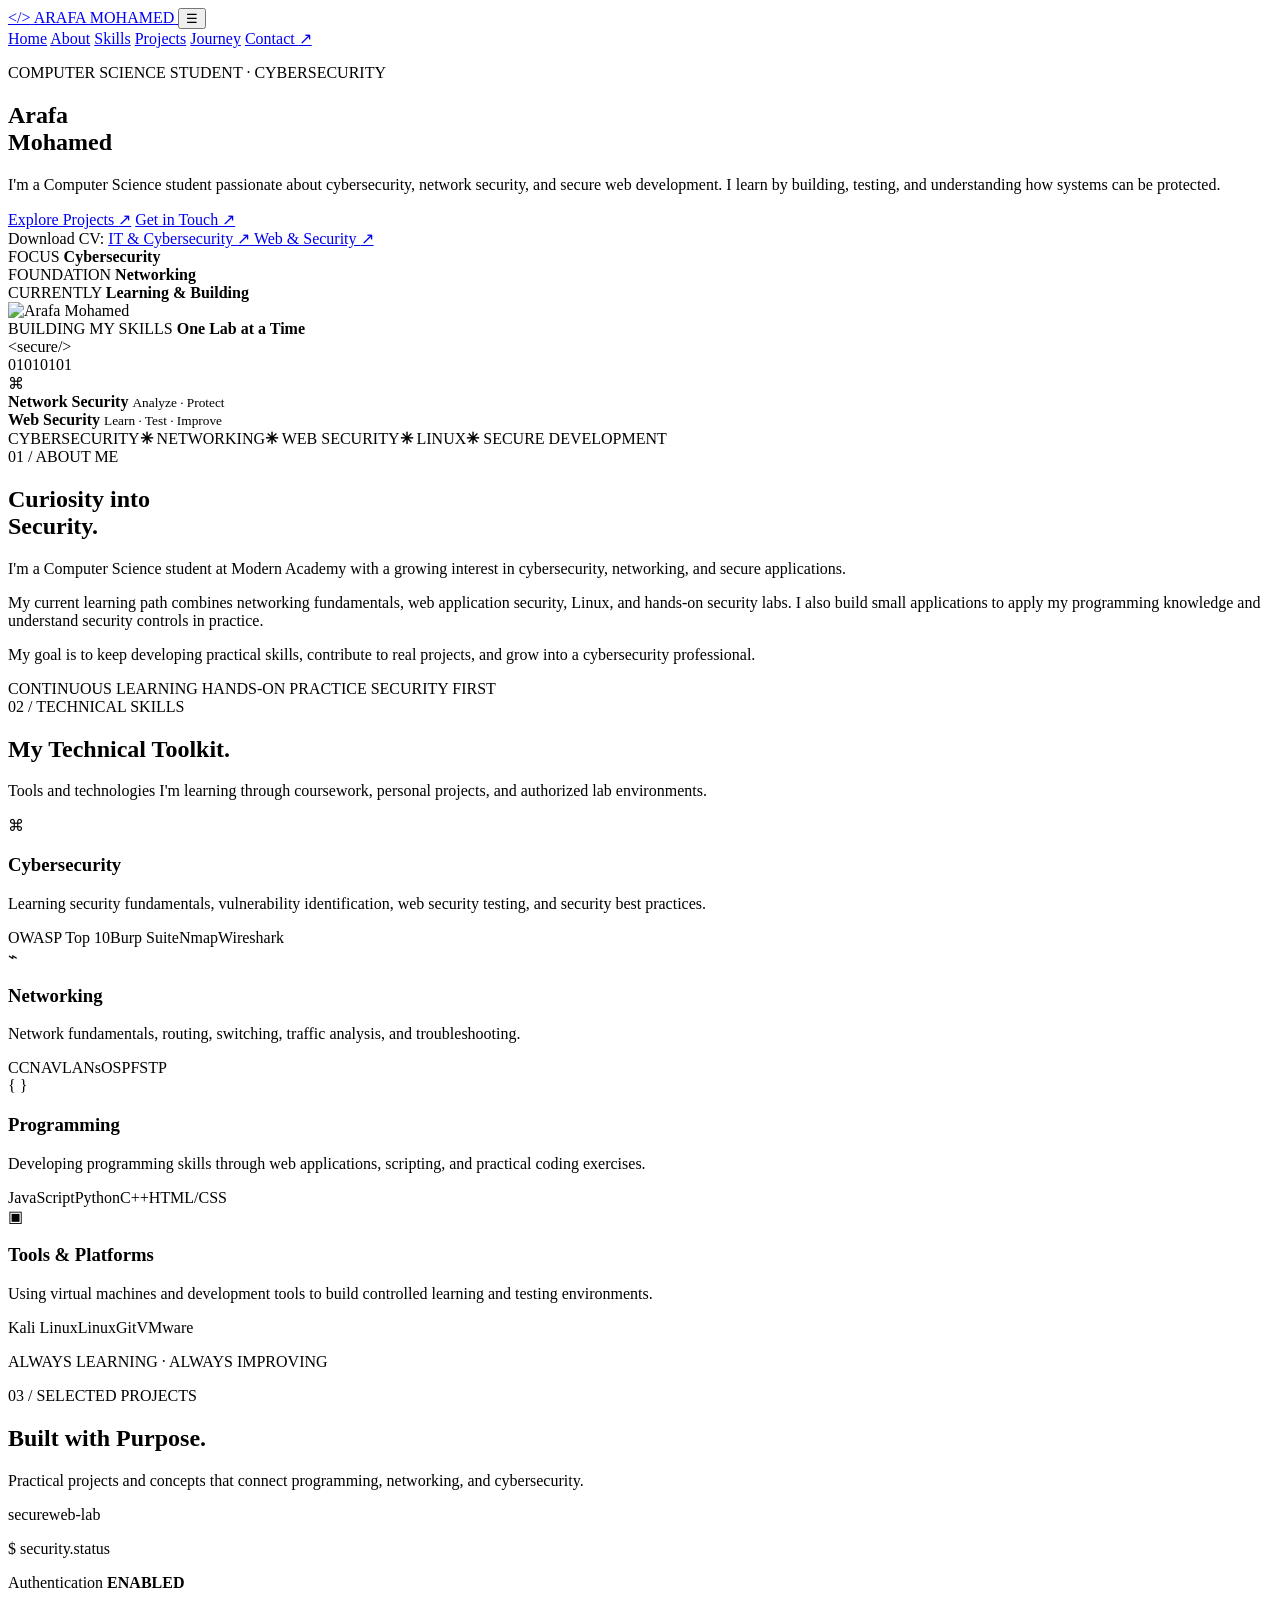
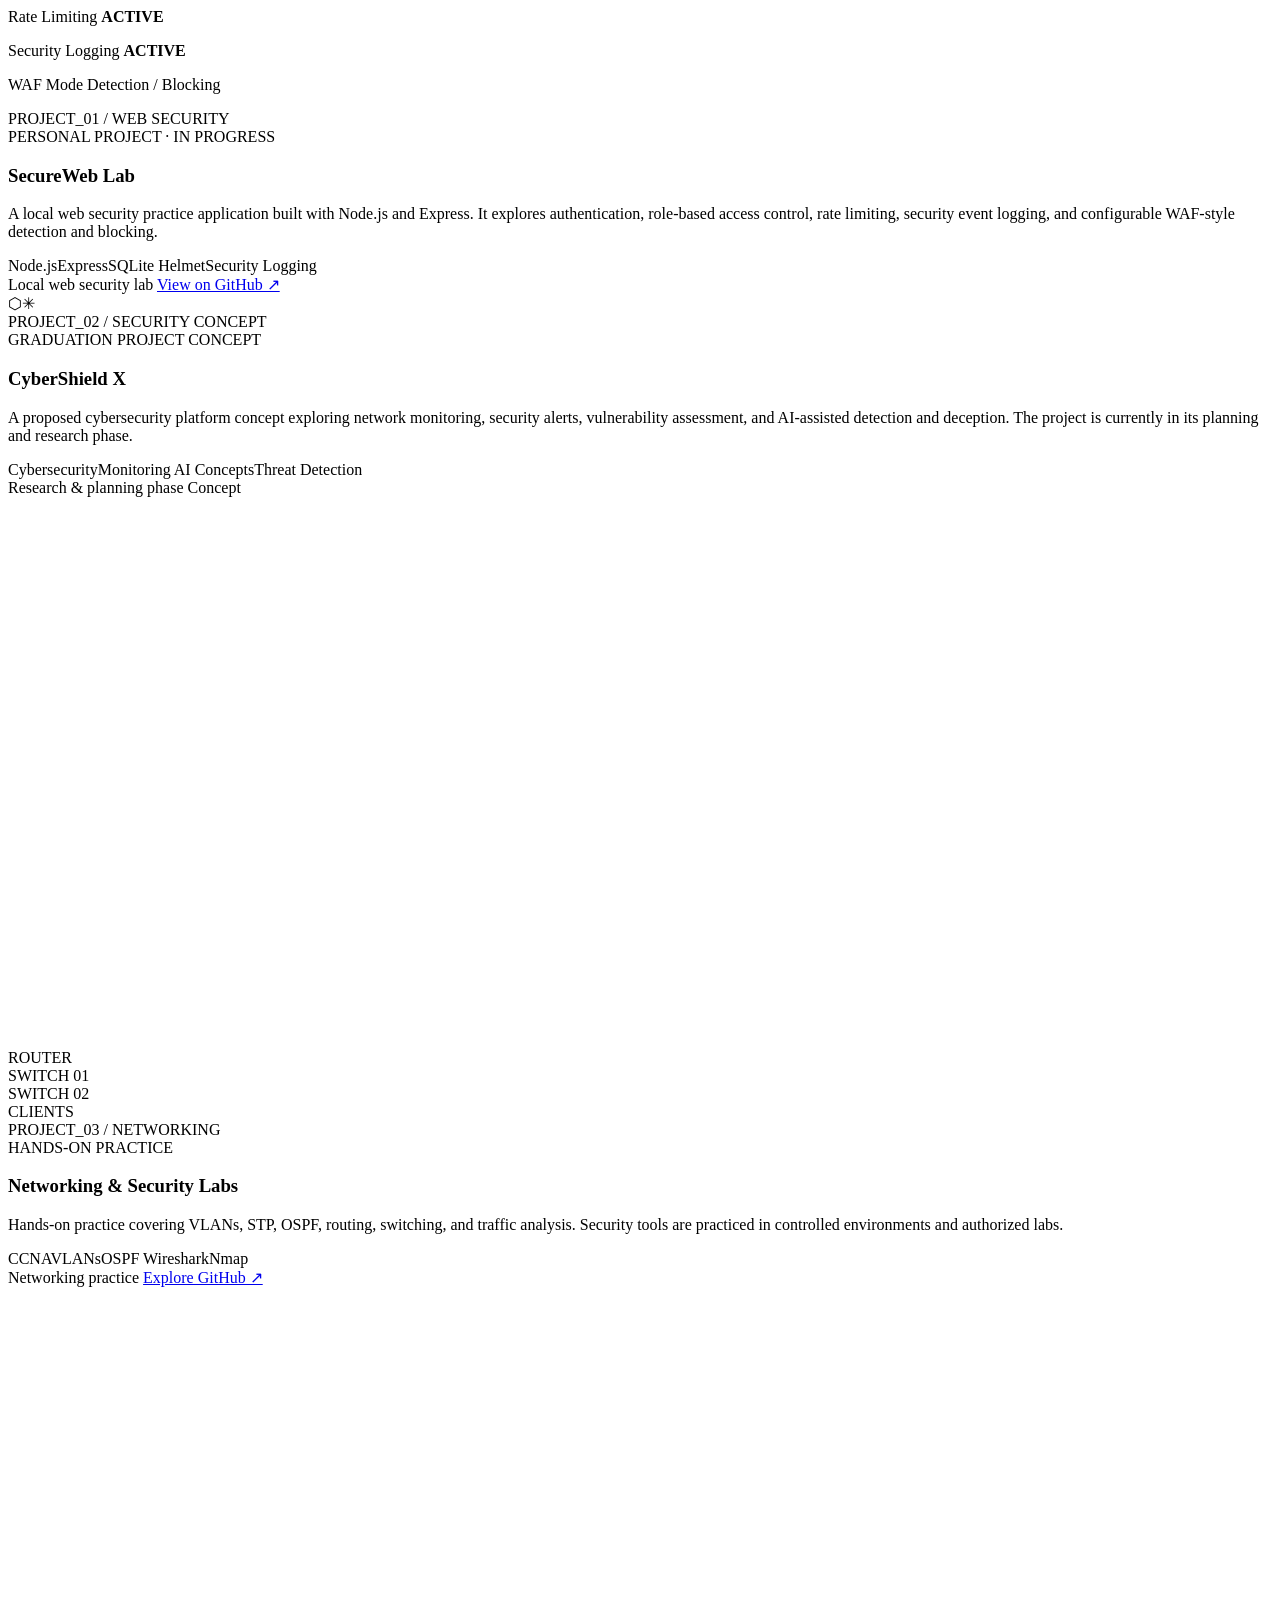
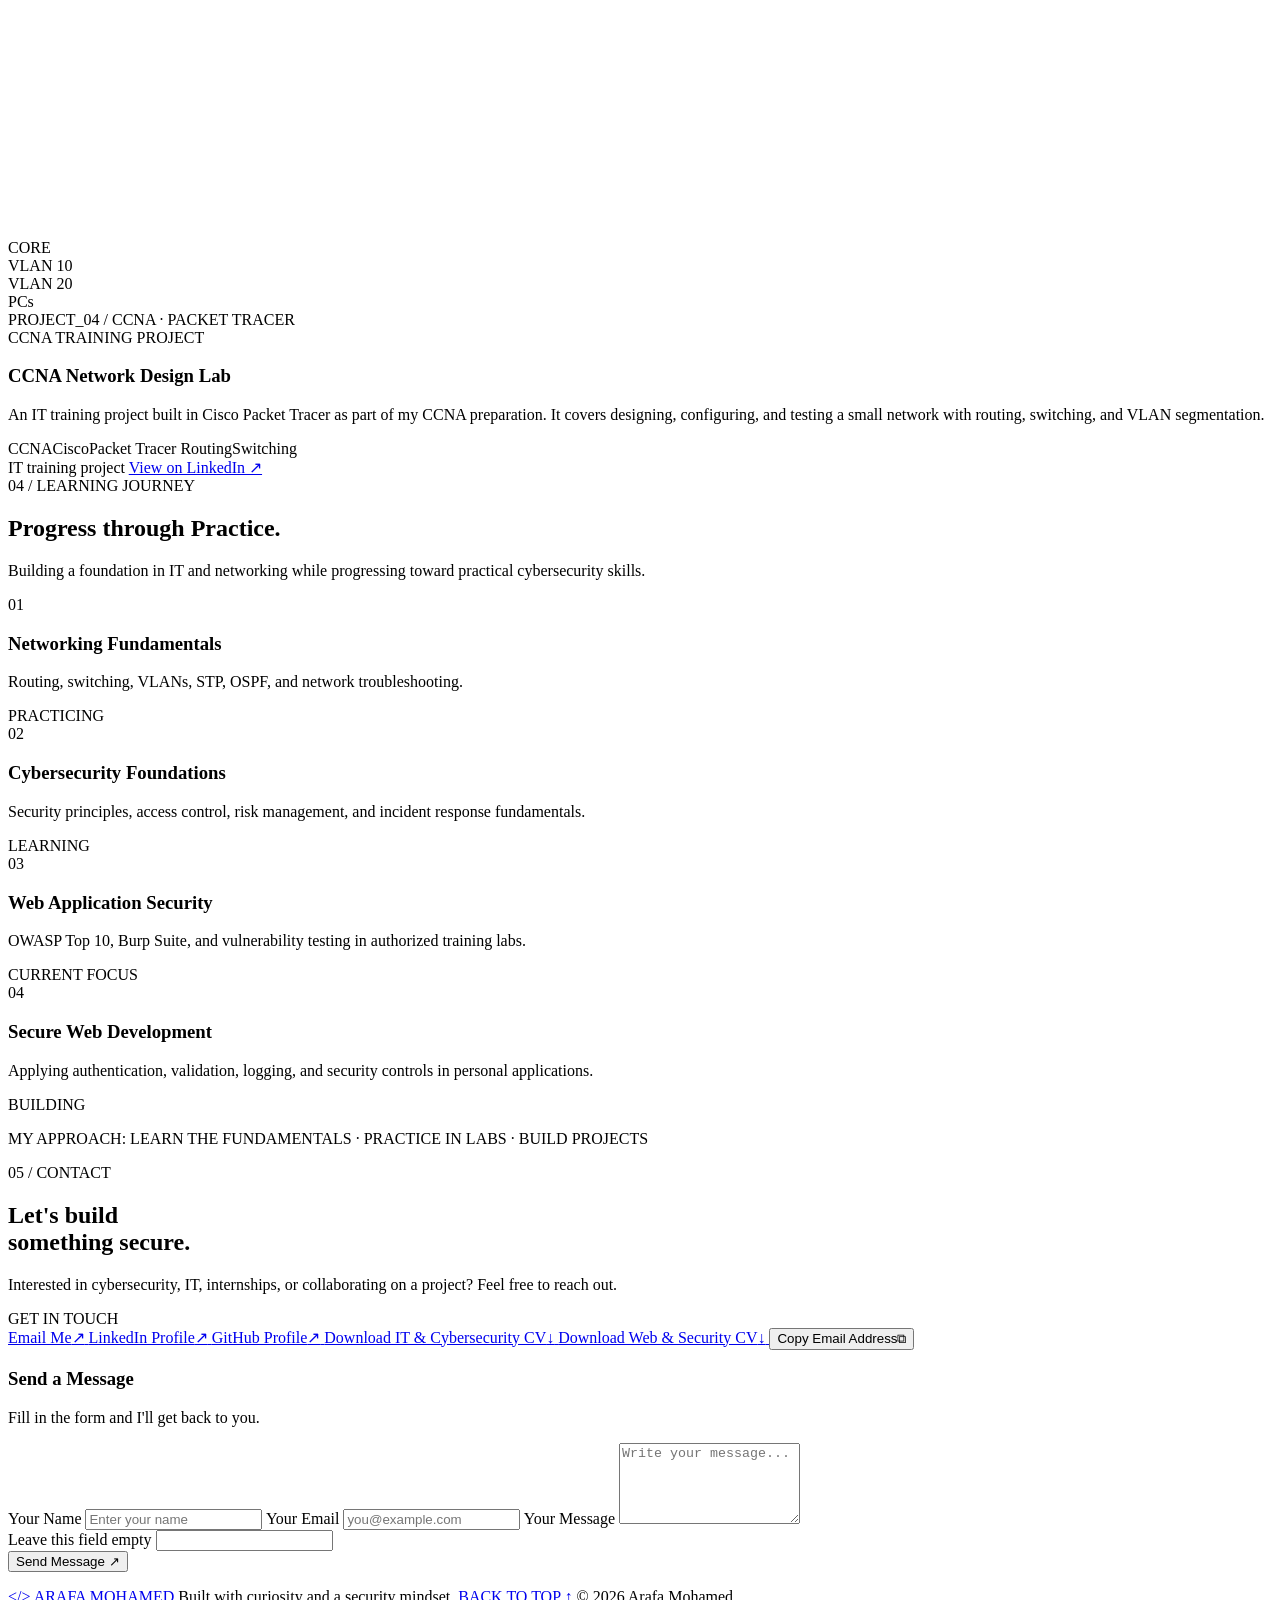
==== index.html @ 401d2725 "Fix portfolio CV links" ====
<!DOCTYPE html>
<html lang="en">
<head>
  <meta charset="UTF-8">
  <meta name="viewport" content="width=device-width, initial-scale=1.0">

  <title>Arafa Mohamed | Cybersecurity Engineer</title>
  <meta name="description" content="Arafa Mohamed — Computer Science student focused on cybersecurity, networking, and secure web development.">
  <meta name="theme-color" content="#070b14">

  <link rel="icon" type="image/png" sizes="32x32" href="./assets/arafa-profile.png">
  <link rel="apple-touch-icon" href="./favicon.png">

  <link rel="preconnect" href="https://fonts.googleapis.com">
  <link rel="preconnect" href="https://fonts.gstatic.com" crossorigin>
  <link href="https://fonts.googleapis.com/css2?family=DM+Mono:wght@400;500&family=Manrope:wght@400;500;600;700;800&display=swap" rel="stylesheet">

  <link rel="stylesheet" href="./style.css">
</head>

<body>
  <div class="grid-bg" aria-hidden="true"></div>

  <header class="site-header">
    <a href="#home" class="brand">
      <span class="brand-mark">&lt;<span>/&gt;</span></span>
      <span>ARAFA <span class="brand-muted">MOHAMED</span></span>
    </a>

    <button class="menu-toggle" type="button" aria-label="Toggle navigation" aria-expanded="false">
      ☰
    </button>

    <nav class="nav" aria-label="Main navigation">
      <a href="#home">Home</a>
      <a href="#about">About</a>
      <a href="#skills">Skills</a>
      <a href="#projects">Projects</a>
      <a href="#journey">Journey</a>
      <a href="#contact" class="nav-cta">Contact <span>↗</span></a>
    </nav>
  </header>

  <main>
    <!-- Hero -->
    <section class="section hero" id="home">
      <div class="hero-content">
        <p class="eyebrow">
          <span class="status-dot"></span>
          COMPUTER SCIENCE STUDENT · CYBERSECURITY
        </p>

        <h1>Arafa<br><span class="accent">Mohamed</span></h1>

        <p class="hero-lede">
          I'm a Computer Science student passionate about cybersecurity,
          network security, and secure web development. I learn by building,
          testing, and understanding how systems can be protected.
        </p>

        <div class="hero-actions">
          <a href="#projects" class="button button-primary">Explore Projects <span>↗</span></a>
          <a href="#contact" class="button button-ghost">Get in Touch <span>↗</span></a>
        </div>

        <div class="cv-row">
          <span>Download CV:</span>

          <a href="./assets/Arafa_Mohamed_CV_IT_Cybersecurity.pdf"
             target="_blank" rel="noopener noreferrer">
            IT &amp; Cybersecurity <span>↗</span>
          </a>

          <a href="./assets/Arafa_Mohamed_CV_Web_Development_Security.pdf"
             target="_blank" rel="noopener noreferrer">
            Web &amp; Security <span>↗</span>
          </a>
        </div>

        <div class="hero-meta">
          <div>
            <span class="meta-label">FOCUS</span>
            <strong>Cybersecurity</strong>
          </div>
          <div>
            <span class="meta-label">FOUNDATION</span>
            <strong>Networking</strong>
          </div>
          <div>
            <span class="meta-label">CURRENTLY</span>
            <strong>Learning &amp; Building</strong>
          </div>
        </div>
      </div>

      <div class="hero-visual">
        <div class="orbit orbit-a"></div>
        <div class="orbit orbit-b"></div>

        <div class="photo-frame">
          <img src="./assets/arafa-profile.png" alt="Arafa Mohamed">
          <div class="photo-bottom">
            <div>
              <span>BUILDING MY SKILLS</span>
              <strong>One Lab at a Time</strong>
            </div>
            <div class="corner-code">&lt;secure/&gt;<br>01010101</div>
          </div>
        </div>

        <div class="float-card float-card-one">
          <span class="float-icon">⌘</span>
          <div>
            <b>Network Security</b>
            <small>Analyze · Protect</small>
          </div>
        </div>

        <div class="float-card float-card-two">
          <span class="pulse-ring"></span>
          <div>
            <b>Web Security</b>
            <small>Learn · Test · Improve</small>
          </div>
        </div>
      </div>
    </section>

    <div class="ticker">
      <div>
        <span>CYBERSECURITY</span><b>✳</b>
        <span>NETWORKING</span><b>✳</b>
        <span>WEB SECURITY</span><b>✳</b>
        <span>LINUX</span><b>✳</b>
        <span>SECURE DEVELOPMENT</span>
      </div>
    </div>

    <!-- About -->
    <section class="section" id="about">
      <div class="section-kicker">01 / ABOUT ME</div>
      <div class="about-grid">
        <div>
          <h2>Curiosity into<br><span class="accent">Security.</span></h2>
        </div>

        <div class="about-text">
          <p>
            I'm a Computer Science student at Modern Academy with a growing
            interest in cybersecurity, networking, and secure applications.
          </p>
          <p>
            My current learning path combines networking fundamentals,
            web application security, Linux, and hands-on security labs.
            I also build small applications to apply my programming knowledge
            and understand security controls in practice.
          </p>
          <p>
            My goal is to keep developing practical skills, contribute to
            real projects, and grow into a cybersecurity professional.
          </p>

          <div class="principles">
            <span>CONTINUOUS LEARNING</span>
            <span>HANDS-ON PRACTICE</span>
            <span>SECURITY FIRST</span>
          </div>
        </div>
      </div>
    </section>

    <!-- Skills -->
    <section class="section" id="skills">
      <div class="section-kicker">02 / TECHNICAL SKILLS</div>
      <div class="section-heading">
        <h2>My Technical <span class="accent">Toolkit.</span></h2>
        <p>Tools and technologies I'm learning through coursework, personal projects, and authorized lab environments.</p>
      </div>

      <div class="skills-grid">
        <article class="skill-card">
          <div class="skill-icon">⌘</div>
          <h3>Cybersecurity</h3>
          <p>Learning security fundamentals, vulnerability identification, web security testing, and security best practices.</p>
          <div class="tags">
            <span>OWASP Top 10</span><span>Burp Suite</span><span>Nmap</span><span>Wireshark</span>
          </div>
        </article>

        <article class="skill-card">
          <div class="skill-icon">⌁</div>
          <h3>Networking</h3>
          <p>Network fundamentals, routing, switching, traffic analysis, and troubleshooting.</p>
          <div class="tags">
            <span>CCNA</span><span>VLANs</span><span>OSPF</span><span>STP</span>
          </div>
        </article>

        <article class="skill-card">
          <div class="skill-icon">{ }</div>
          <h3>Programming</h3>
          <p>Developing programming skills through web applications, scripting, and practical coding exercises.</p>
          <div class="tags">
            <span>JavaScript</span><span>Python</span><span>C++</span><span>HTML/CSS</span>
          </div>
        </article>

        <article class="skill-card">
          <div class="skill-icon">▣</div>
          <h3>Tools &amp; Platforms</h3>
          <p>Using virtual machines and development tools to build controlled learning and testing environments.</p>
          <div class="tags">
            <span>Kali Linux</span><span>Linux</span><span>Git</span><span>VMware</span>
          </div>
        </article>
      </div>

      <p class="small-note">ALWAYS LEARNING · ALWAYS IMPROVING</p>
    </section>

    <!-- Projects -->
    <section class="section projects-section" id="projects">
      <div class="section-kicker">03 / SELECTED PROJECTS</div>
      <div class="section-heading">
        <h2>Built with <span class="accent">Purpose.</span></h2>
        <p>Practical projects and concepts that connect programming, networking, and cybersecurity.</p>
      </div>

      <div class="projects-grid">
        <article class="project-card project-featured">
          <div class="project-art">
            <div class="terminal-window">
              <div class="terminal-bar">
                <i></i><i></i><i></i><span>secureweb-lab</span>
              </div>
              <div class="terminal-body">
                <p><span class="term-green">$</span> security.status</p>
                <p>Authentication <b>ENABLED</b></p>
                <p>Rate Limiting <b>ACTIVE</b></p>
                <p>Security Logging <b>ACTIVE</b></p>
                <p>WAF Mode <span class="term-blue">Detection / Blocking</span></p>
                <div class="terminal-bars">
                  <i></i><i></i><i></i><i></i><i></i>
                  <i></i><i></i><i></i><i></i><i></i>
                </div>
              </div>
            </div>
            <span class="art-index">PROJECT_01 / WEB SECURITY</span>
          </div>

          <div class="project-content">
            <div class="project-label">PERSONAL PROJECT · IN PROGRESS</div>
            <h3>SecureWeb Lab</h3>
            <p>
              A local web security practice application built with Node.js
              and Express. It explores authentication, role-based access
              control, rate limiting, security event logging, and configurable
              WAF-style detection and blocking.
            </p>
            <div class="tags">
              <span>Node.js</span><span>Express</span><span>SQLite</span>
              <span>Helmet</span><span>Security Logging</span>
            </div>
            <div class="project-links">
              <span>Local web security lab</span>
              <a href="https://github.com/Arafa403/SecureWeb-Lab" target="_blank" rel="noopener noreferrer">View on GitHub ↗</a>
            </div>
          </div>
        </article>

        <article class="project-card">
          <div class="project-art art-shield">
            <div class="shield-symbol">⬡<span>✳</span></div>
            <div class="shield-lines"><i></i><i></i><i></i></div>
            <span class="art-index">PROJECT_02 / SECURITY CONCEPT</span>
          </div>
          <div class="project-content">
            <div class="project-label">GRADUATION PROJECT CONCEPT</div>
            <h3>CyberShield X</h3>
            <p>
              A proposed cybersecurity platform concept exploring network
              monitoring, security alerts, vulnerability assessment, and
              AI-assisted detection and deception. The project is currently
              in its planning and research phase.
            </p>
            <div class="tags">
              <span>Cybersecurity</span><span>Monitoring</span>
              <span>AI Concepts</span><span>Threat Detection</span>
            </div>
            <div class="project-links">
              <span>Research &amp; planning phase</span>
              <span class="muted">Concept</span>
            </div>
          </div>
        </article>

        <article class="project-card">
          <div class="project-art art-network">
            <div class="network-visual">
              <svg viewBox="0 0 300 130" aria-hidden="true">
                <path d="M150 20 L55 62"></path>
                <path d="M150 20 L245 62"></path>
                <path d="M55 62 L150 110"></path>
                <path d="M245 62 L150 110"></path>
              </svg>
              <div class="node node-a">ROUTER</div>
              <div class="node node-b">SWITCH 01</div>
              <div class="node node-c">SWITCH 02</div>
              <div class="node node-d">CLIENTS</div>
            </div>
            <span class="art-index">PROJECT_03 / NETWORKING</span>
          </div>
          <div class="project-content">
            <div class="project-label">HANDS-ON PRACTICE</div>
            <h3>Networking &amp; Security Labs</h3>
            <p>
              Hands-on practice covering VLANs, STP, OSPF, routing,
              switching, and traffic analysis. Security tools are practiced
              in controlled environments and authorized labs.
            </p>
            <div class="tags">
              <span>CCNA</span><span>VLANs</span><span>OSPF</span>
              <span>Wireshark</span><span>Nmap</span>
            </div>
            <div class="project-links">
              <span>Networking practice</span>
              <a href="https://github.com/Arafa403" target="_blank" rel="noopener noreferrer">Explore GitHub ↗</a>
            </div>
          </div>
        </article>

        <article class="project-card">
          <div class="project-art art-network">
            <div class="network-visual">
              <svg viewBox="0 0 300 130" aria-hidden="true">
                <path d="M150 20 L55 62"></path>
                <path d="M150 20 L245 62"></path>
                <path d="M55 62 L150 110"></path>
                <path d="M245 62 L150 110"></path>
              </svg>
              <div class="node node-a">CORE</div>
              <div class="node node-b">VLAN 10</div>
              <div class="node node-c">VLAN 20</div>
              <div class="node node-d">PCs</div>
            </div>
            <span class="art-index">PROJECT_04 / CCNA · PACKET TRACER</span>
          </div>
          <div class="project-content">
            <div class="project-label">CCNA TRAINING PROJECT</div>
            <h3>CCNA Network Design Lab</h3>
            <p>
              An IT training project built in Cisco Packet Tracer as part
              of my CCNA preparation. It covers designing, configuring,
              and testing a small network with routing, switching,
              and VLAN segmentation.
            </p>
            <div class="tags">
              <span>CCNA</span><span>Cisco</span><span>Packet Tracer</span>
              <span>Routing</span><span>Switching</span>
            </div>
            <div class="project-links">
              <span>IT training project</span>
              <a href="https://www.linkedin.com/posts/arafa-mohamed-8015a3374_ccna-cisco-packettracer-ugcPost-7489804461893312512-ujaz/" target="_blank" rel="noopener noreferrer">View on LinkedIn ↗</a>
            </div>
          </div>
        </article>
      </div>
    </section>

    <!-- Learning Journey -->
    <section class="section learning-section" id="journey">
      <div class="section-kicker">04 / LEARNING JOURNEY</div>
      <div class="section-heading">
        <h2>Progress through <span class="accent">Practice.</span></h2>
        <p>Building a foundation in IT and networking while progressing toward practical cybersecurity skills.</p>
      </div>

      <div class="learning-list">
        <article class="learning-item">
          <div class="learning-mark">01</div>
          <div class="learning-main">
            <h3>Networking Fundamentals</h3>
            <p>Routing, switching, VLANs, STP, OSPF, and network troubleshooting.</p>
          </div>
          <span class="learning-status">PRACTICING</span>
        </article>

        <article class="learning-item">
          <div class="learning-mark">02</div>
          <div class="learning-main">
            <h3>Cybersecurity Foundations</h3>
            <p>Security principles, access control, risk management, and incident response fundamentals.</p>
          </div>
          <span class="learning-status">LEARNING</span>
        </article>

        <article class="learning-item">
          <div class="learning-mark">03</div>
          <div class="learning-main">
            <h3>Web Application Security</h3>
            <p>OWASP Top 10, Burp Suite, and vulnerability testing in authorized training labs.</p>
          </div>
          <span class="learning-status learning-current">CURRENT FOCUS</span>
        </article>

        <article class="learning-item">
          <div class="learning-mark">04</div>
          <div class="learning-main">
            <h3>Secure Web Development</h3>
            <p>Applying authentication, validation, logging, and security controls in personal applications.</p>
          </div>
          <span class="learning-status">BUILDING</span>
        </article>
      </div>

      <p class="learning-footnote">MY APPROACH: LEARN THE FUNDAMENTALS · PRACTICE IN LABS · BUILD PROJECTS</p>
    </section>

    <!-- Contact -->
    <section class="section contact-section" id="contact">
      <div class="section-contact">
        <div>
          <div class="section-kicker">05 / CONTACT</div>
          <h2>Let's build<br>something <span class="accent">secure.</span></h2>
          <p>
            Interested in cybersecurity, IT, internships, or collaborating
            on a project? Feel free to reach out.
          </p>
        </div>

        <div class="contact-card">
          <div class="contact-card-label">GET IN TOUCH</div>

          <a href="mailto:arafamd7420@gmail.com">
            <span>Email Me</span><span>↗</span>
          </a>

          <a href="https://www.linkedin.com/in/arafa-mohamed-8015a3374/" target="_blank" rel="noopener noreferrer">
            <span>LinkedIn Profile</span><span>↗</span>
          </a>

          <a href="https://github.com/Arafa403" target="_blank" rel="noopener noreferrer">
            <span>GitHub Profile</span><span>↗</span>
          </a>

          <!-- Both CV links use the same paths as the hero section -->
          <a href="./assets/Arafa_Mohamed_CV_IT_Cybersecurity.pdf" target="_blank" rel="noopener noreferrer">
            <span>Download IT &amp; Cybersecurity CV</span><span>↓</span>
          </a>

          <a href="./assets/Arafa_Mohamed_CV_Web_Development_Security.pdf" target="_blank" rel="noopener noreferrer">
            <span>Download Web &amp; Security CV</span><span>↓</span>
          </a>

          <button class="copy-email" type="button" data-copy="arafamd7420@gmail.com">
            <span>Copy Email Address</span><span>⧉</span>
          </button>
          <small class="copy-feedback" aria-live="polite"></small>

          <form class="contact-form" id="contact-form">
            <h3>Send a Message</h3>
            <p class="form-intro">Fill in the form and I'll get back to you.</p>

            <label for="name">Your Name</label>
            <input type="text" id="name" name="name" placeholder="Enter your name" autocomplete="name" required>

            <label for="email">Your Email</label>
            <input type="email" id="email" name="email" placeholder="you@example.com" autocomplete="email" required>

            <label for="message">Your Message</label>
            <textarea id="message" name="message" rows="5" placeholder="Write your message..." required></textarea>

            <div class="honeypot" aria-hidden="true">
              <label for="website">Leave this field empty</label>
              <input type="text" id="website" name="website" tabindex="-1" autocomplete="off">
            </div>

            <button class="button button-primary" type="submit">
              Send Message <span>↗</span>
            </button>

            <p id="form-status" class="form-note" role="status" aria-live="polite"></p>
          </form>
        </div>
      </div>
    </section>
  </main>

  <footer>
    <a href="#home" class="brand">
      <span class="brand-mark">&lt;<span>/&gt;</span></span>
      <span>ARAFA <span class="brand-muted">MOHAMED</span></span>
    </a>
    <span>Built with curiosity and a security mindset.</span>
    <a class="back-top" href="#home">BACK TO TOP ↑</a>
    <span>© <span id="year">2026</span> Arafa Mohamed</span>
  </footer>

  <script src="https://cdn.jsdelivr.net/npm/@emailjs/browser@4/dist/email.min.js"></script>
  <script src="./script.js"></script>
</body>
</html>
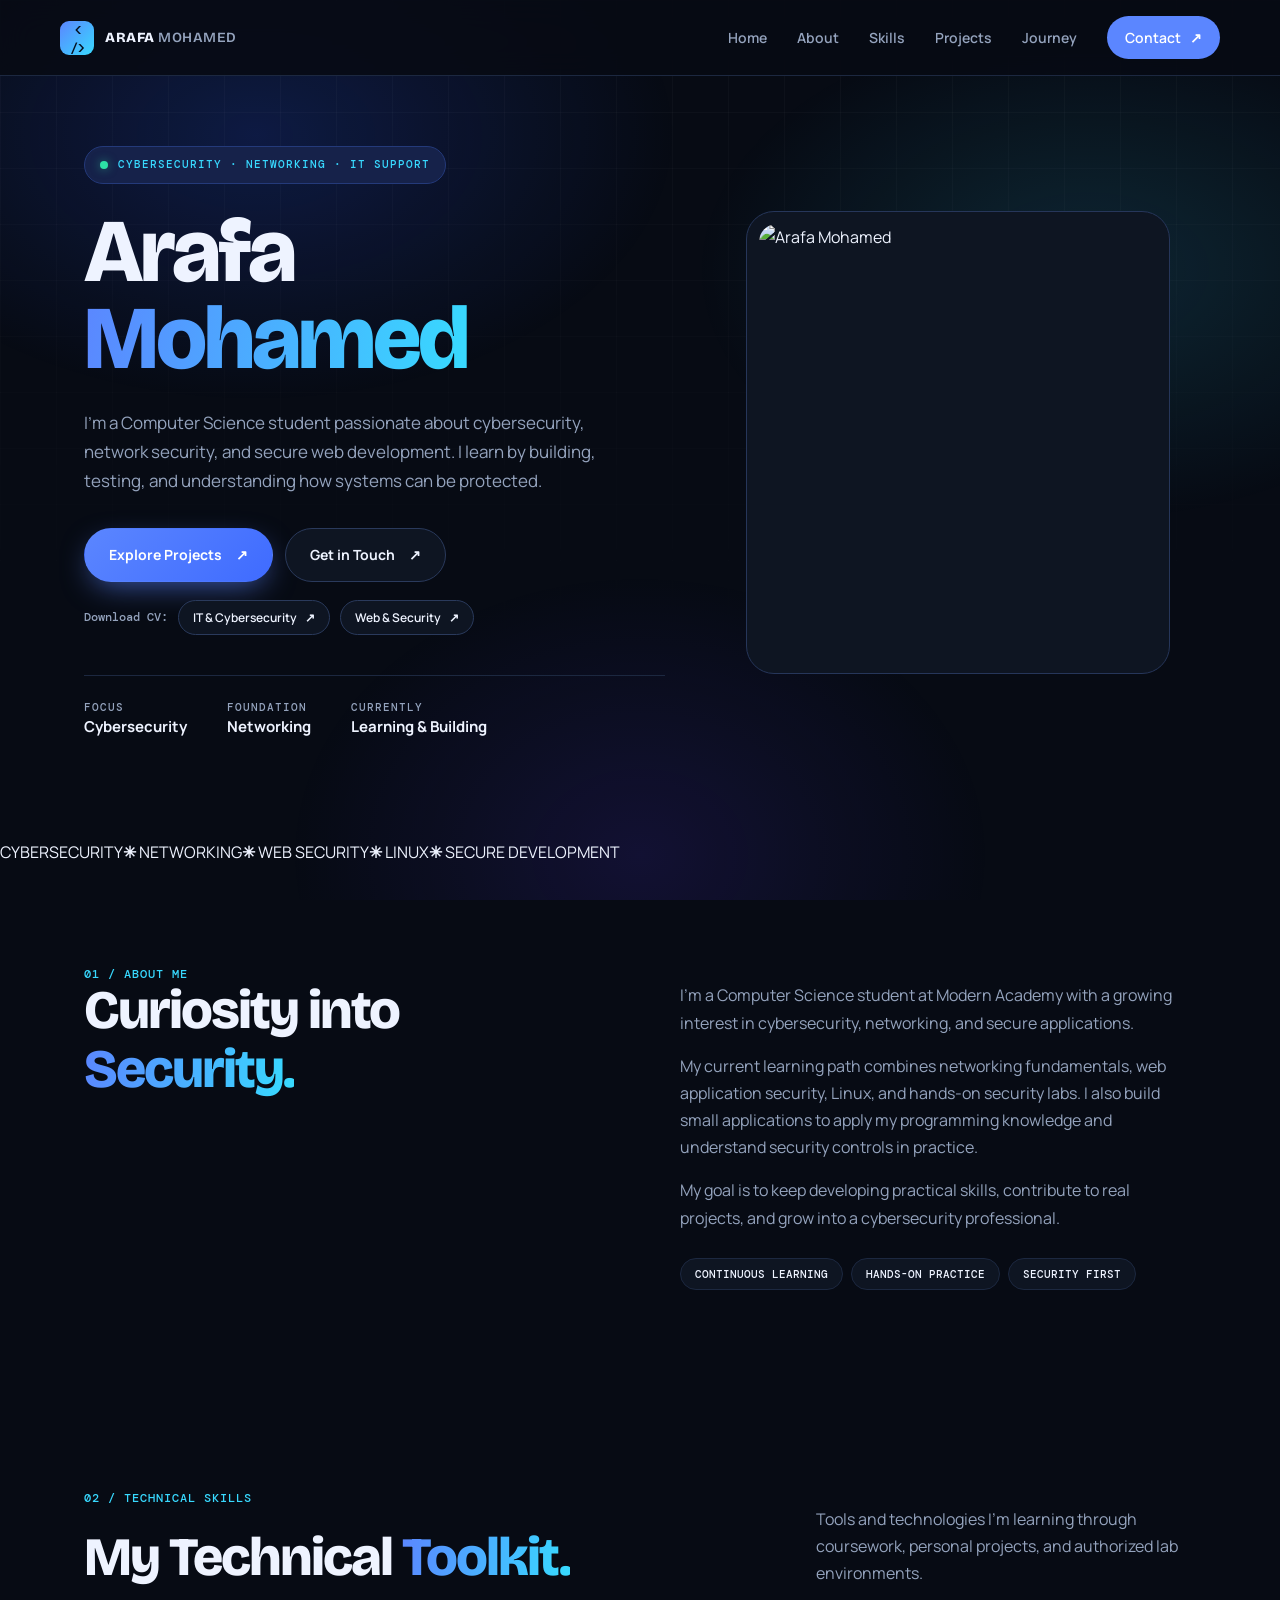
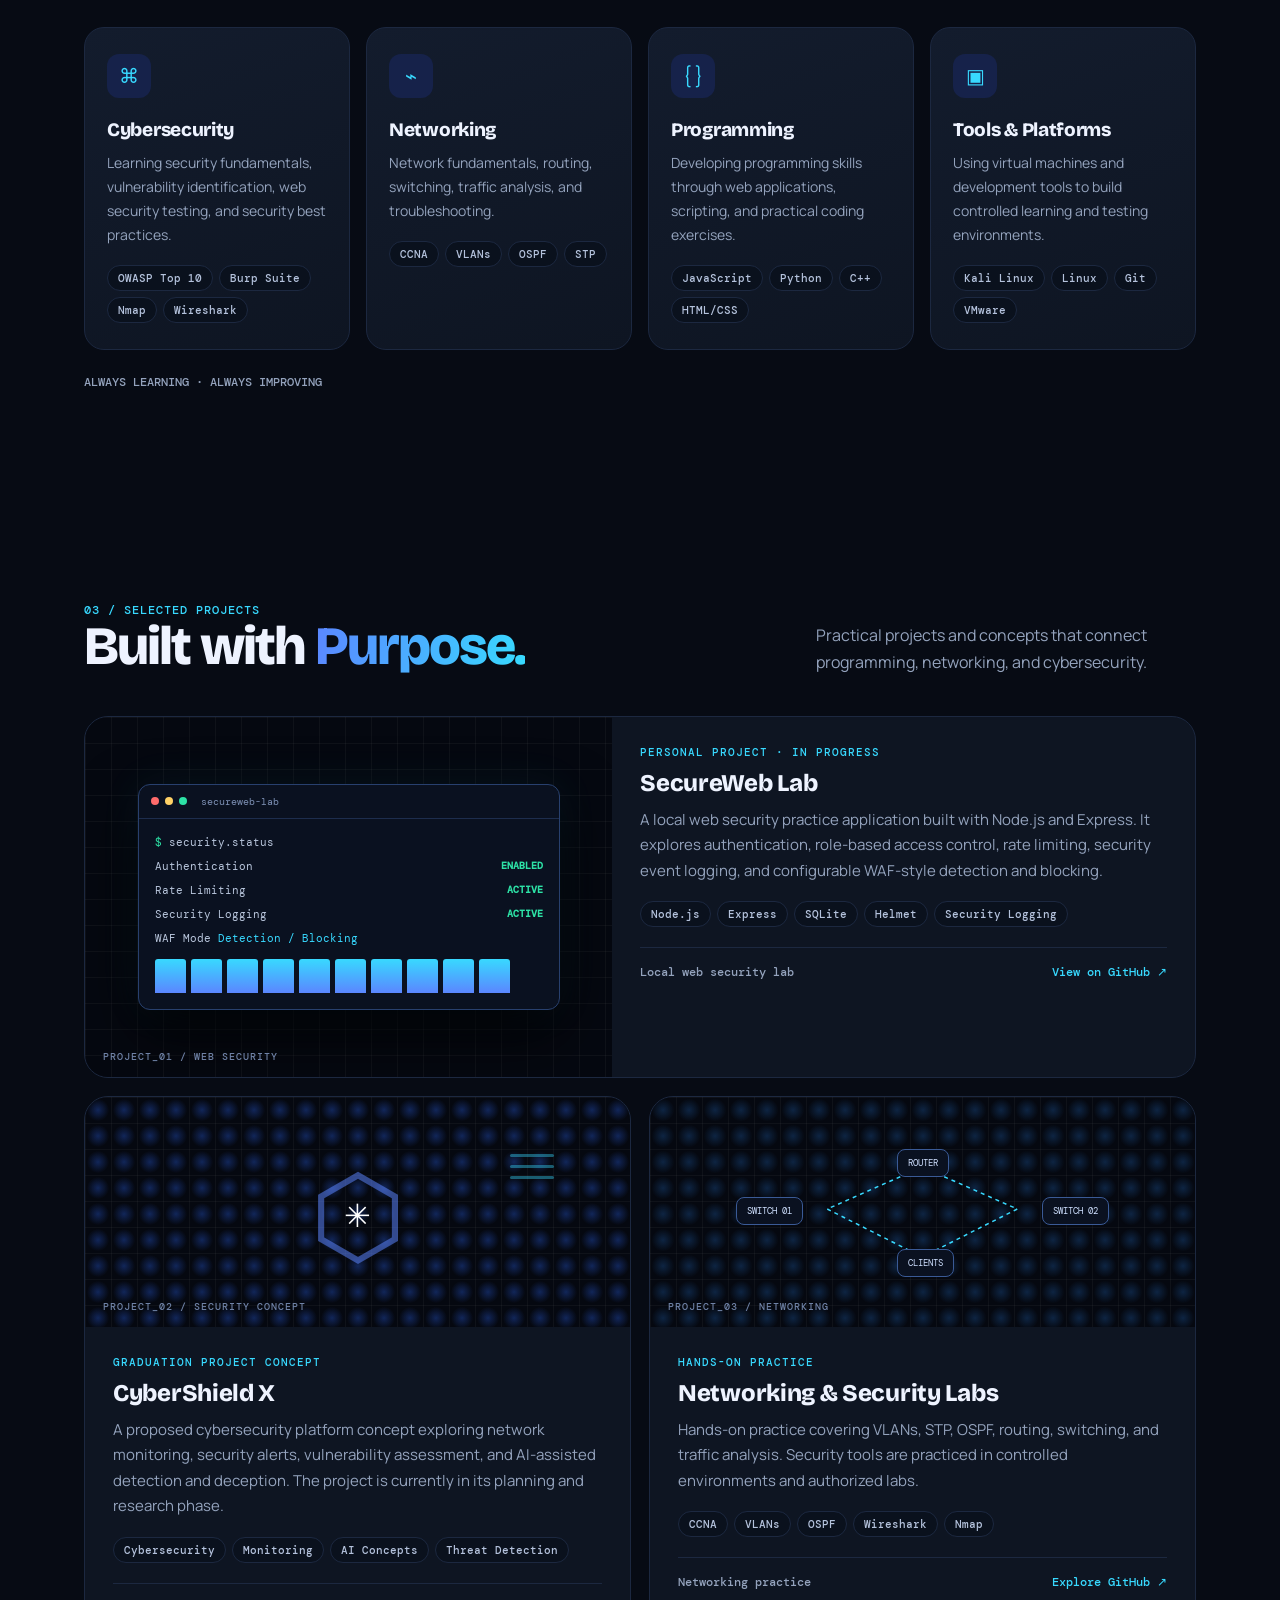
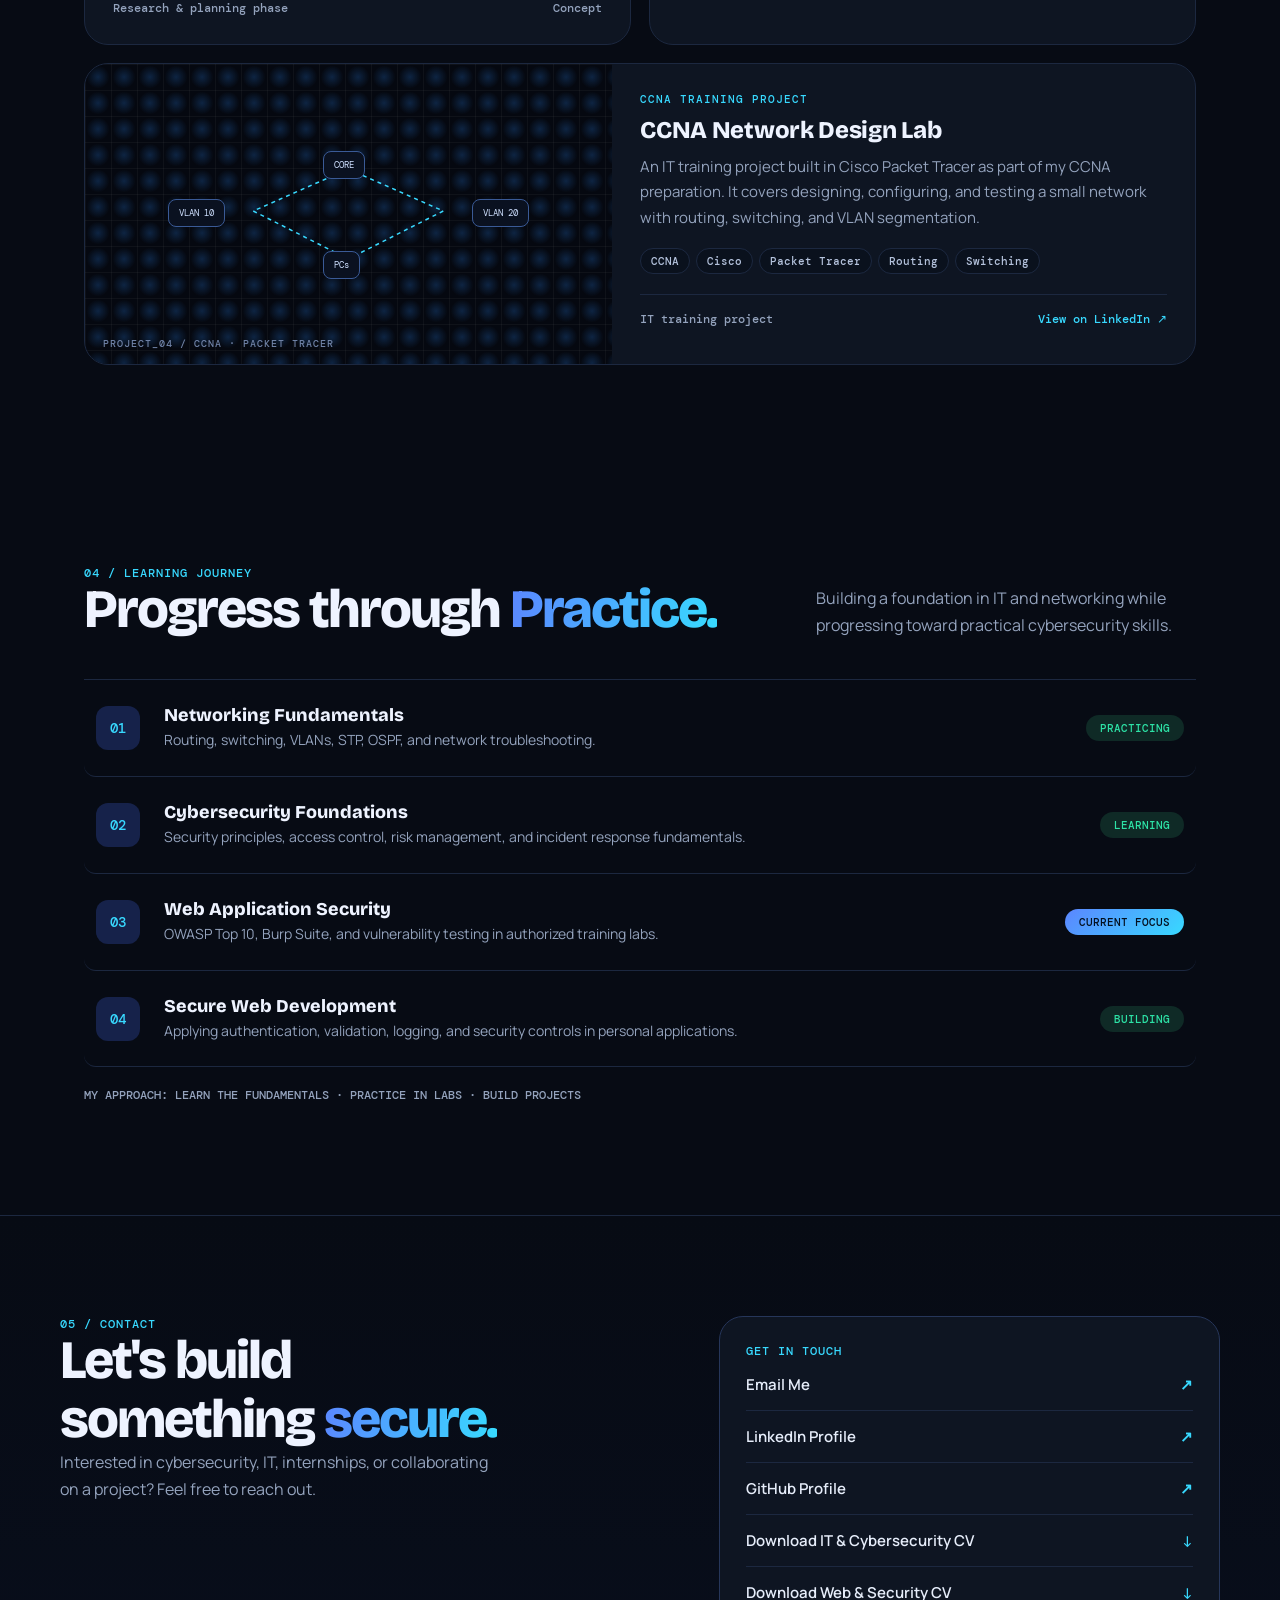
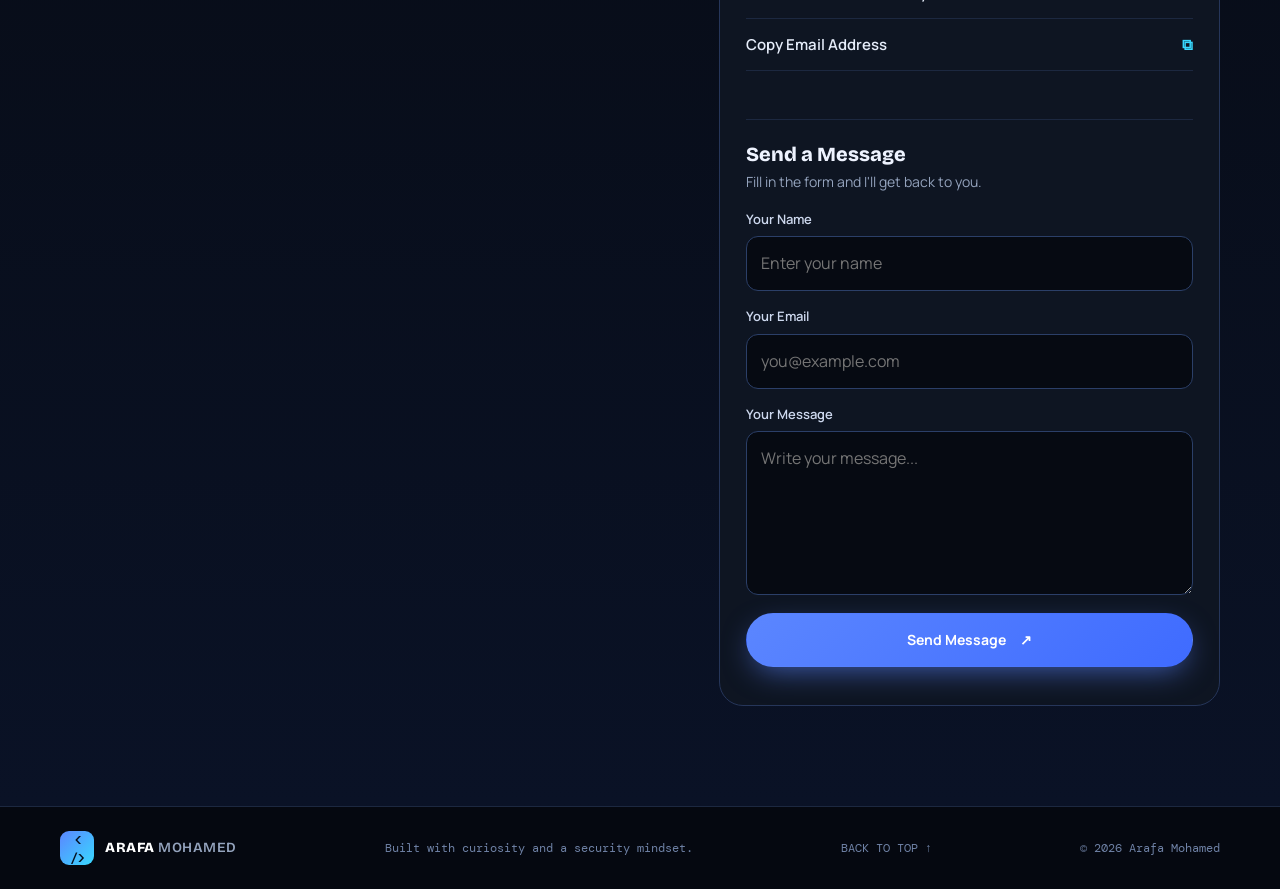
==== commit bf60174a: "Fix portfolio CSS and responsive design" ====
--- a/index.html
+++ b/index.html
@@ -43,13 +43,15 @@
   </header>
 
   <main>
-    <!-- Hero -->
-    <section class="section hero" id="home">
-      <div class="hero-content">
-        <p class="eyebrow">
-          <span class="status-dot"></span>
-          COMPUTER SCIENCE STUDENT · CYBERSECURITY
-        </p>
+    
+<!-- Hero -->
+<section class="section hero" id="home">
+  <div class="hero-content">
+    <p class="eyebrow">
+      <span class="status-dot"></span>
+      CYBERSECURITY · NETWORKING · IT SUPPORT
+    </p>
+
 
         <h1>Arafa<br><span class="accent">Mohamed</span></h1>
 
--- a/style.css
+++ b/style.css
@@ -0,0 +1,1357 @@
+
+@import url('https://fonts.googleapis.com/css2?family=Bricolage+Grotesque:opsz,wght@12..96,600;12..96,800&family=Manrope:wght@400;500;600;700;800&family=DM+Mono:wght@400;500&display=swap');
+
+:root {
+  --bg: #070b14;
+  --surface: #0e1522;
+  --surface2: #131c2d;
+  --ink: #eef3ff;
+  --muted: #94a3bd;
+  --line: #1c2840;
+  --accent: #5b86ff;
+  --cyan: #38d9ff;
+  --tint: #16224a;
+  --signal: #2de2a6;
+  --mono: 'DM Mono', monospace;
+  --sans: 'Manrope', sans-serif;
+  --display: 'Bricolage Grotesque', 'Manrope', sans-serif;
+}
+
+* {
+  box-sizing: border-box;
+}
+
+html {
+  scroll-behavior: smooth;
+  scroll-padding-top: 90px;
+}
+
+body {
+  margin: 0;
+  background: var(--bg);
+  color: var(--ink);
+  font-family: var(--sans);
+  line-height: 1.7;
+  overflow-x: hidden;
+}
+
+a {
+  color: inherit;
+  text-decoration: none;
+}
+
+button,
+input,
+textarea {
+  font: inherit;
+}
+
+button,
+a {
+  -webkit-tap-highlight-color: transparent;
+}
+
+:focus-visible {
+  outline: 3px solid var(--cyan);
+  outline-offset: 3px;
+}
+
+::selection {
+  background: var(--accent);
+  color: #fff;
+}
+
+/* Background */
+
+.grid-bg {
+  position: fixed;
+  inset: 0;
+  z-index: -1;
+  pointer-events: none;
+  background:
+    radial-gradient(600px 380px at 20% 15%, #2b59ff33, transparent 70%),
+    radial-gradient(560px 360px at 85% 30%, #38d9ff22, transparent 70%),
+    radial-gradient(500px 400px at 50% 95%, #5b3bff22, transparent 70%);
+  animation: drift 18s ease-in-out infinite alternate;
+}
+
+.grid-bg::after {
+  content: '';
+  position: absolute;
+  inset: 0;
+  background-image:
+    linear-gradient(#ffffff08 1px, transparent 1px),
+    linear-gradient(90deg, #ffffff08 1px, transparent 1px);
+  background-size: 56px 56px;
+  mask-image: linear-gradient(to bottom, #000, transparent 75%);
+}
+
+@keyframes drift {
+  from { transform: translate3d(0, 0, 0) scale(1); }
+  to { transform: translate3d(-3%, 4%, 0) scale(1.12); }
+}
+
+/* Header and navigation */
+
+.site-header {
+  position: sticky;
+  top: 0;
+  z-index: 20;
+  min-height: 76px;
+  padding: 0 max(calc((100vw - 1160px) / 2), 24px);
+  display: flex;
+  align-items: center;
+  justify-content: space-between;
+  background: rgba(7, 11, 20, .88);
+  backdrop-filter: blur(16px);
+  -webkit-backdrop-filter: blur(16px);
+  border-bottom: 1px solid var(--line);
+}
+
+.brand {
+  display: flex;
+  align-items: center;
+  gap: 11px;
+  font: 800 14px var(--display);
+  letter-spacing: .5px;
+}
+
+.brand-mark {
+  display: grid;
+  place-items: center;
+  width: 34px;
+  height: 34px;
+  border-radius: 9px;
+  background: linear-gradient(135deg, var(--accent), var(--cyan));
+  color: #06101f;
+  font: 500 14px var(--mono);
+  letter-spacing: -1px;
+}
+
+.brand-mark span {
+  color: #06101f;
+}
+
+.brand-muted {
+  font-weight: 600;
+  color: var(--muted);
+}
+
+.nav {
+  display: flex;
+  align-items: center;
+  gap: 30px;
+  font-size: 14px;
+  font-weight: 600;
+  color: var(--muted);
+}
+
+.nav a {
+  transition: color .2s;
+}
+
+.nav a:hover {
+  color: var(--cyan);
+}
+
+.nav .nav-cta {
+  background: var(--accent);
+  color: #fff;
+  padding: 10px 18px;
+  border-radius: 999px;
+  transition: box-shadow .25s, transform .25s;
+}
+
+.nav .nav-cta:hover {
+  color: #fff;
+  box-shadow: 0 0 28px #5b86ff88;
+  transform: translateY(-1px);
+}
+
+.nav-cta span {
+  padding-left: 6px;
+}
+
+.menu-toggle {
+  display: none;
+  background: none;
+  border: 0;
+  color: var(--ink);
+  font-size: 24px;
+  cursor: pointer;
+}
+
+/* Shared sections */
+
+.section {
+  max-width: 1160px;
+  margin: auto;
+  padding: 100px 24px;
+}
+
+.eyebrow,
+.section-kicker,
+.meta-label,
+.project-label,
+.contact-card-label {
+  font: 500 12px var(--mono);
+  letter-spacing: 1px;
+  color: var(--cyan);
+}
+
+.eyebrow {
+  display: inline-flex;
+  align-items: center;
+  gap: 10px;
+  margin: 0 0 24px;
+  padding: 7px 14px;
+  background: var(--tint);
+  border: 1px solid #243a7a;
+  border-radius: 999px;
+}
+
+.status-dot,
+.live-tag i {
+  width: 8px;
+  height: 8px;
+  border-radius: 50%;
+  background: var(--signal);
+  animation: ping 1.8s ease-out infinite;
+}
+
+@keyframes ping {
+  0% { box-shadow: 0 0 0 0 #2de2a699; }
+  100% { box-shadow: 0 0 0 10px #2de2a600; }
+}
+
+/* Hero */
+
+.hero {
+  display: grid;
+  grid-template-columns: 1.1fr .9fr;
+  gap: 56px;
+  align-items: center;
+  min-height: 700px;
+  padding-top: 70px;
+}
+
+.hero h1 {
+  font: 800 clamp(52px, 7vw, 92px)/.98 var(--display);
+  letter-spacing: -3px;
+  margin: 0 0 26px;
+  overflow-wrap: anywhere;
+}
+
+.accent {
+  background: linear-gradient(100deg, var(--accent), var(--cyan), var(--accent));
+  background-size: 200% auto;
+  -webkit-background-clip: text;
+  background-clip: text;
+  color: transparent;
+  animation: shine 5s linear infinite;
+}
+
+@keyframes shine {
+  to { background-position: 200% center; }
+}
+
+.hero-lede {
+  max-width: 520px;
+  font-size: 17px;
+  color: var(--muted);
+  margin: 0;
+}
+
+.hero-actions {
+  display: flex;
+  flex-wrap: wrap;
+  gap: 12px;
+  margin-top: 32px;
+}
+
+.button {
+  display: inline-flex;
+  align-items: center;
+  justify-content: center;
+  gap: 14px;
+  padding: 14px 24px;
+  border-radius: 999px;
+  font-weight: 700;
+  font-size: 14px;
+  border: 1px solid transparent;
+  transition: transform .2s, box-shadow .25s, background .2s;
+}
+
+.button:hover {
+  transform: translateY(-3px);
+}
+
+.button-primary {
+  background: linear-gradient(135deg, var(--accent), #3f6bff);
+  color: #fff;
+  box-shadow: 0 10px 30px -8px #5b86ffaa;
+}
+
+.button-primary:hover {
+  box-shadow: 0 14px 40px -6px #5b86ffee;
+}
+
+.button-ghost {
+  border-color: #2a3a5c;
+  background: var(--surface);
+}
+
+.button-ghost:hover {
+  border-color: var(--cyan);
+}
+
+.cv-row {
+  display: flex;
+  flex-wrap: wrap;
+  align-items: center;
+  gap: 10px;
+  margin-top: 18px;
+  font: 500 12px var(--mono);
+  color: var(--muted);
+}
+
+.cv-row a {
+  display: inline-flex;
+  gap: 8px;
+  padding: 8px 14px;
+  border-radius: 999px;
+  border: 1px solid #2a3a5c;
+  background: var(--surface);
+  color: var(--ink);
+  font: 600 12px var(--sans);
+  transition: border-color .2s, color .2s;
+}
+
+.cv-row a:hover {
+  border-color: var(--cyan);
+  color: var(--cyan);
+}
+
+.hero-meta {
+  display: flex;
+  flex-wrap: wrap;
+  gap: 40px;
+  margin-top: 40px;
+  padding-top: 24px;
+  border-top: 1px solid var(--line);
+}
+
+.hero-meta div {
+  display: flex;
+  flex-direction: column;
+}
+
+.meta-label {
+  color: var(--muted);
+  font-size: 11px;
+}
+
+.hero-meta strong {
+  font-size: 15px;
+}
+
+.hero-content > * {
+  animation: rise .9s cubic-bezier(.2, .8, .2, 1) both;
+}
+
+.hero-content > :nth-child(2) { animation-delay: .1s; }
+.hero-content > :nth-child(3) { animation-delay: .2s; }
+.hero-content > :nth-child(4) { animation-delay: .3s; }
+.hero-content > :nth-child(5) { animation-delay: .4s; }
+.hero-content > :nth-child(6) { animation-delay: .5s; }
+
+@keyframes rise {
+  from { opacity: 0; transform: translateY(28px); }
+  to { opacity: 1; transform: none; }
+}
+
+/* Profile image — remove all overlays and floating cards */
+
+.hero-visual {
+  position: relative;
+  max-width: 460px;
+  width: 100%;
+  justify-self: center;
+  padding: 18px;
+  animation: rise 1s .25s cubic-bezier(.2, .8, .2, 1) both;
+}
+
+.orbit,
+.float-card,
+.photo-top,
+.photo-bottom {
+  display: none !important;
+}
+
+.orbit {
+  pointer-events: none;
+}
+
+.photo-frame {
+  position: relative;
+  z-index: 2;
+  width: 100%;
+  overflow: hidden;
+  background: var(--surface);
+  border: 1px solid #26365a;
+  border-radius: 28px;
+  padding: 12px;
+  animation: glow 4s ease-in-out infinite alternate;
+}
+
+@keyframes glow {
+  from {
+    box-shadow: 0 30px 70px -20px #000, 0 0 30px #5b86ff22;
+  }
+  to {
+    box-shadow: 0 30px 70px -20px #000, 0 0 60px #38d9ff44;
+  }
+}
+
+.photo-frame img {
+  display: block;
+  width: 100%;
+  aspect-ratio: 1 / 1.1;
+  object-fit: cover;
+  object-position: center 25%;
+  border-radius: 18px;
+}
+
+/* Optional clean image if your HTML uses .profile-image instead */
+
+.profile-image {
+  display: block;
+  width: 100%;
+  max-width: 460px;
+  height: auto;
+  object-fit: cover;
+  border-radius: 24px;
+  box-shadow: 0 0 35px #38d9ff1f;
+}
+
+.live-tag {
+  display: flex;
+  align-items: center;
+  gap: 7px;
+  color: var(--signal);
+}
+
+.live-tag i {
+  width: 7px;
+  height: 7px;
+}
+
+.corner-code {
+  text-align: right;
+  color: var(--cyan);
+}
+
+.float-icon {
+  display: grid;
+  place-items: center;
+  width: 36px;
+  height: 36px;
+  border-radius: 10px;
+  background: var(--tint);
+  color: var(--cyan);
+  font-size: 18px;
+}
+
+.pulse-ring {
+  width: 12px;
+  height: 12px;
+  border-radius: 50%;
+  background: var(--cyan);
+  animation: ping 1.8s ease-out infinite;
+}
+
+@keyframes bob {
+  50% { transform: translateY(-12px); }
+}
+
+@keyframes spin {
+  to { transform: rotate(360deg); }
+}
+
+/* Skills and section headings */
+
+.section-heading {
+  display: flex;
+  justify-content: space-between;
+  align-items: end;
+  gap: 40px;
+  margin-bottom: 40px;
+}
+
+.section-heading h2,
+.about-grid h2,
+.section-contact h2 {
+  font: 800 clamp(34px, 4.4vw, 54px)/1.08 var(--display);
+  letter-spacing: -2px;
+  margin: 0;
+}
+
+.section-heading > p {
+  max-width: 380px;
+  font-size: 16px;
+  color: var(--muted);
+  margin: 0;
+}
+
+.about-grid {
+  display: grid;
+  grid-template-columns: 1fr 1fr;
+  gap: 80px;
+}
+
+.about-text p,
+.section-contact > div > p {
+  font-size: 16px;
+  color: var(--muted);
+  margin: 0 0 16px;
+}
+
+.principles {
+  display: flex;
+  flex-wrap: wrap;
+  gap: 8px;
+  margin-top: 26px;
+}
+
+.principles span {
+  padding: 8px 14px;
+  border-radius: 999px;
+  background: var(--surface);
+  border: 1px solid var(--line);
+  font: 500 11px var(--mono);
+  transition: border-color .2s, color .2s;
+}
+
+.principles span:hover {
+  border-color: var(--cyan);
+  color: var(--cyan);
+}
+
+.skills-grid {
+  display: grid;
+  grid-template-columns: repeat(4, 1fr);
+  gap: 16px;
+}
+
+.skill-card {
+  background: linear-gradient(160deg, var(--surface2), var(--surface));
+  border: 1px solid var(--line);
+  border-radius: 20px;
+  padding: 26px 22px;
+  transition: transform .3s, border-color .3s, box-shadow .3s;
+}
+
+.skill-card:hover,
+.project-card:hover {
+  transform: translateY(-6px);
+  border-color: #3a5bb8;
+  box-shadow: 0 24px 50px -22px #5b86ff88;
+}
+
+.skill-icon {
+  display: grid;
+  place-items: center;
+  width: 44px;
+  height: 44px;
+  border-radius: 12px;
+  background: var(--tint);
+  color: var(--cyan);
+  font-size: 20px;
+  margin-bottom: 20px;
+  transition: transform .4s;
+}
+
+.skill-card:hover .skill-icon {
+  transform: rotate(-8deg) scale(1.12);
+}
+
+.skill-card h3,
+.project-content h3 {
+  font: 800 19px var(--display);
+  margin: 0 0 10px;
+  letter-spacing: -.3px;
+}
+
+.skill-card p,
+.project-content > p {
+  font-size: 14px;
+  color: var(--muted);
+  margin: 0 0 18px;
+}
+
+.tags {
+  display: flex;
+  flex-wrap: wrap;
+  gap: 6px;
+}
+
+.tags span {
+  padding: 5px 10px;
+  border-radius: 999px;
+  background: #0a111d;
+  border: 1px solid var(--line);
+  font: 500 11px var(--mono);
+  color: #b4c2dc;
+}
+
+.small-note {
+  margin-top: 24px;
+  font: 500 12px var(--mono);
+  color: var(--muted);
+}
+
+/* Projects */
+
+.projects-grid {
+  display: grid;
+  grid-template-columns: 1fr 1fr;
+  gap: 18px;
+}
+
+.project-card {
+  min-width: 0;
+  background: var(--surface);
+  border: 1px solid var(--line);
+  border-radius: 24px;
+  overflow: hidden;
+  transition: transform .3s, border-color .3s, box-shadow .3s;
+}
+
+.project-featured {
+  grid-column: 1 / -1;
+  display: grid;
+  grid-template-columns: .95fr 1.05fr;
+}
+
+.project-art {
+  position: relative;
+  height: 230px;
+  display: grid;
+  place-items: center;
+  overflow: hidden;
+  background: #050810;
+  background-image:
+    linear-gradient(#ffffff0a 1px, transparent 1px),
+    linear-gradient(90deg, #ffffff0a 1px, transparent 1px);
+  background-size: 26px 26px;
+}
+
+.project-featured .project-art {
+  height: 100%;
+  min-height: 360px;
+}
+
+.art-index {
+  position: absolute;
+  left: 18px;
+  bottom: 14px;
+  font: 500 10px var(--mono);
+  color: #6f82a6;
+  letter-spacing: 1px;
+}
+
+.terminal-window {
+  width: 80%;
+  border: 1px solid #28406e;
+  border-radius: 12px;
+  background: #0a1120;
+  box-shadow: 0 24px 60px #000c, 0 0 40px #38d9ff14;
+}
+
+.terminal-bar {
+  display: flex;
+  align-items: center;
+  gap: 6px;
+  height: 34px;
+  padding: 0 12px;
+  border-bottom: 1px solid #1d2d4d;
+  font: 10px var(--mono);
+  color: #7d90b4;
+}
+
+.terminal-bar i {
+  width: 8px;
+  height: 8px;
+  border-radius: 50%;
+  background: #3a4f7c;
+}
+
+.terminal-bar i:first-child { background: #ff6b6b; }
+.terminal-bar i:nth-child(2) { background: #ffd166; }
+.terminal-bar i:nth-child(3) { background: var(--signal); }
+.terminal-bar span { margin-left: 8px; }
+
+.terminal-body {
+  padding: 16px;
+  font: 11px var(--mono);
+  color: #b9c6dc;
+}
+
+.terminal-body p { margin: 0 0 10px; }
+.terminal-body b { float: right; color: var(--signal); font-size: 10px; }
+.term-green { color: var(--signal); }
+.term-blue { color: var(--cyan); }
+
+.terminal-bars {
+  display: flex;
+  align-items: end;
+  gap: 5px;
+  height: 34px;
+  margin-top: 14px;
+}
+
+.terminal-bars i {
+  width: 8%;
+  height: 100%;
+  background: linear-gradient(to top, var(--accent), var(--cyan));
+  border-radius: 3px 3px 0 0;
+  transform-origin: bottom;
+  animation: eq 1.2s ease-in-out infinite alternate;
+}
+
+.terminal-bars i:nth-child(2n) { animation-delay: -.4s; }
+.terminal-bars i:nth-child(3n) { animation-delay: -.8s; }
+.terminal-bars i:nth-child(4n) { animation-duration: 1.7s; }
+
+@keyframes eq {
+  from { transform: scaleY(.2); }
+  to { transform: scaleY(1); }
+}
+
+.project-content {
+  padding: 28px;
+}
+
+.project-label {
+  font-size: 11px;
+  margin-bottom: 10px;
+}
+
+.project-content h3 {
+  font-size: 24px;
+}
+
+.project-content > p {
+  font-size: 15px;
+}
+
+.project-links {
+  display: flex;
+  justify-content: space-between;
+  align-items: center;
+  flex-wrap: wrap;
+  gap: 10px;
+  margin-top: 20px;
+  padding-top: 16px;
+  border-top: 1px solid var(--line);
+  font: 500 12px var(--mono);
+  color: var(--muted);
+}
+
+.project-links a {
+  color: var(--cyan);
+}
+
+.project-links a:hover {
+  text-decoration: underline;
+}
+
+.muted { color: var(--muted); }
+
+.art-shield {
+  background-image:
+    radial-gradient(ellipse at center, #1a3a8a99 0, transparent 60%),
+    linear-gradient(#ffffff0a 1px, transparent 1px),
+    linear-gradient(90deg, #ffffff0a 1px, transparent 1px);
+}
+
+.shield-symbol {
+  position: relative;
+  font-size: 110px;
+  line-height: 1;
+  color: #5b86ff88;
+  animation: pulse 3s ease-in-out infinite;
+}
+
+@keyframes pulse {
+  50% {
+    transform: scale(1.08);
+    text-shadow: 0 0 40px #38d9ff88;
+  }
+}
+
+.shield-symbol span {
+  position: absolute;
+  inset: 42px 0 auto;
+  text-align: center;
+  font-size: 32px;
+  color: #fff;
+}
+
+.shield-lines {
+  position: absolute;
+  right: 14%;
+  top: 25%;
+  display: grid;
+  gap: 8px;
+}
+
+.shield-lines i {
+  height: 3px;
+  width: 44px;
+  background: #38d9ff66;
+  border-radius: 5px;
+  animation: bar 2s ease-in-out infinite alternate;
+}
+
+.shield-lines i:nth-child(2) { animation-delay: -.7s; }
+.shield-lines i:nth-child(3) { animation-delay: -1.4s; }
+
+@keyframes bar {
+  to { width: 18px; opacity: .4; }
+}
+
+.art-network {
+  background-image:
+    radial-gradient(ellipse at center, #12335caa 0, transparent 62%),
+    linear-gradient(#ffffff0a 1px, transparent 1px),
+    linear-gradient(90deg, #ffffff0a 1px, transparent 1px);
+}
+
+.network-visual {
+  position: relative;
+  width: 90%;
+  height: 130px;
+}
+
+.network-visual svg {
+  position: absolute;
+  inset: 0;
+  width: 100%;
+  height: 100%;
+}
+
+.network-visual path {
+  fill: none;
+  stroke: var(--cyan);
+  stroke-width: 1.5;
+  stroke-dasharray: 4 4;
+  animation: flow 1.2s linear infinite;
+}
+
+@keyframes flow {
+  to { stroke-dashoffset: -16; }
+}
+
+.node {
+  position: absolute;
+  z-index: 2;
+  padding: 7px 10px;
+  border-radius: 8px;
+  background: #0a1120;
+  border: 1px solid #3a5a96;
+  color: #cfe0ff;
+  font: 9px var(--mono);
+}
+
+.node-a { top: 2px; left: calc(50% - 26px); }
+.node-b { top: 50px; left: 12%; }
+.node-c { top: 50px; right: 12%; }
+.node-d { bottom: 0; left: calc(50% - 26px); }
+
+.projects-grid .project-card:last-child:nth-child(even) {
+  grid-column: 1 / -1;
+  display: grid;
+  grid-template-columns: .95fr 1.05fr;
+}
+
+.projects-grid .project-card:last-child:nth-child(even) .project-art {
+  height: 100%;
+  min-height: 300px;
+}
+
+/* Learning journey */
+
+.learning-list {
+  border-top: 1px solid var(--line);
+}
+
+.learning-item {
+  display: grid;
+  grid-template-columns: 48px 1fr auto;
+  gap: 20px;
+  align-items: center;
+  padding: 24px 12px;
+  border-bottom: 1px solid var(--line);
+  border-radius: 12px;
+  transition: background .25s, transform .25s;
+}
+
+.learning-item:hover {
+  background: var(--surface);
+  transform: translateX(8px);
+}
+
+.learning-mark {
+  display: grid;
+  place-items: center;
+  width: 44px;
+  height: 44px;
+  border-radius: 12px;
+  background: var(--tint);
+  color: var(--cyan);
+  font: 500 14px var(--mono);
+}
+
+.learning-main h3 {
+  font: 800 18px var(--display);
+  margin: 0 0 2px;
+}
+
+.learning-main p {
+  margin: 0;
+  font-size: 14px;
+  color: var(--muted);
+}
+
+.learning-status {
+  padding: 6px 14px;
+  border-radius: 999px;
+  background: #0f2a26;
+  color: var(--signal);
+  font: 500 11px var(--mono);
+  white-space: nowrap;
+}
+
+.learning-current {
+  background: linear-gradient(135deg, var(--accent), var(--cyan));
+  color: #04101f;
+  animation: glowbtn 2s ease-in-out infinite alternate;
+}
+
+@keyframes glowbtn {
+  to { box-shadow: 0 0 22px #38d9ff88; }
+}
+
+.learning-footnote {
+  margin-top: 20px;
+  font: 500 12px var(--mono);
+  color: var(--muted);
+}
+
+/* Contact */
+
+.contact-section {
+  max-width: none;
+  background: linear-gradient(180deg, #070b14, #0a1226);
+  border-top: 1px solid var(--line);
+  padding-left: max(calc((100vw - 1160px) / 2), 24px);
+  padding-right: max(calc((100vw - 1160px) / 2), 24px);
+}
+
+.section-contact {
+  display: grid;
+  grid-template-columns: 1fr .85fr;
+  gap: 70px;
+  align-items: start;
+}
+
+.section-contact > div > p {
+  max-width: 430px;
+}
+
+.contact-card {
+  background: var(--surface);
+  border: 1px solid #26365a;
+  border-radius: 24px;
+  padding: 26px;
+}
+
+.contact-card > a,
+.copy-email {
+  display: flex;
+  justify-content: space-between;
+  align-items: center;
+  gap: 12px;
+  width: 100%;
+  padding: 15px 0;
+  border: 0;
+  border-bottom: 1px solid var(--line);
+  background: none;
+  color: #e6edfa;
+  font: 600 15px var(--sans);
+  text-align: left;
+  cursor: pointer;
+  transition: color .2s, padding-left .25s;
+}
+
+.contact-card > a:hover,
+.copy-email:hover {
+  color: var(--cyan);
+  padding-left: 8px;
+}
+
+.contact-card > a > span:last-child,
+.copy-email > span:last-child {
+  color: var(--cyan);
+}
+
+.copy-feedback {
+  display: block;
+  min-height: 16px;
+  margin-top: 10px;
+  font: 11px var(--mono);
+  color: var(--signal);
+}
+
+.contact-form {
+  margin-top: 22px;
+  padding-top: 22px;
+  border-top: 1px solid var(--line);
+}
+
+.contact-form h3 {
+  font: 800 20px var(--display);
+  margin: 0 0 4px;
+}
+
+.contact-form .form-intro {
+  margin: 0 0 8px;
+  font-size: 14px;
+  color: var(--muted);
+}
+
+.contact-form label {
+  display: block;
+  margin: 14px 0 6px;
+  font-size: 13px;
+  font-weight: 600;
+  color: #cdd8ee;
+}
+
+.contact-form input,
+.contact-form textarea {
+  display: block;
+  width: 100%;
+  padding: 13px 14px;
+  border: 1px solid #2b3f68;
+  border-radius: 12px;
+  background: #060a12;
+  color: #fff;
+  font: inherit;
+  outline: none;
+  transition: border-color .2s, box-shadow .2s;
+}
+
+.contact-form input:focus,
+.contact-form textarea:focus {
+  border-color: var(--cyan);
+  box-shadow: 0 0 0 3px #38d9ff30;
+}
+
+.contact-form textarea {
+  min-height: 130px;
+  resize: vertical;
+}
+
+.contact-form button {
+  width: 100%;
+  justify-content: center;
+  margin-top: 18px;
+  cursor: pointer;
+}
+
+.contact-form button:disabled {
+  opacity: .6;
+}
+
+.contact-form .form-note {
+  margin: 12px 0 0;
+  font-size: 13px;
+  color: var(--signal);
+}
+
+.contact-form .honeypot {
+  position: absolute;
+  left: -5000px;
+  width: 1px;
+  height: 1px;
+  overflow: hidden;
+}
+
+/* Footer */
+
+footer {
+  color: #6f82a6;
+  font: 12px var(--mono);
+  border-top: 1px solid var(--line);
+  background: #050810;
+  padding: 24px max(calc((100vw - 1160px) / 2), 24px);
+  display: flex;
+  justify-content: space-between;
+  align-items: center;
+  gap: 20px;
+}
+
+footer .brand {
+  color: #fff;
+}
+
+.back-top {
+  transition: color .2s;
+}
+
+.back-top:hover {
+  color: var(--cyan);
+}
+
+/* Scroll reveal */
+
+@keyframes reveal {
+  from { opacity: 0; transform: translateY(40px); }
+  to { opacity: 1; transform: none; }
+}
+
+@supports (animation-timeline: view()) {
+  .skill-card,
+  .project-card,
+  .learning-item,
+  .about-grid > *,
+  .section-heading,
+  .contact-card,
+  .section-contact > div:first-child {
+    animation: reveal linear both;
+    animation-timeline: view();
+    animation-range: entry 0% entry 35%;
+  }
+}
+
+/* Tablet */
+
+@media (max-width: 900px) {
+  .hero {
+    gap: 30px;
+  }
+
+  .skills-grid {
+    grid-template-columns: repeat(2, 1fr);
+  }
+
+  .about-grid {
+    gap: 36px;
+  }
+
+  .project-featured,
+  .projects-grid .project-card:last-child:nth-child(even) {
+    grid-template-columns: 1fr;
+  }
+
+  .project-featured .project-art {
+    min-height: 280px;
+  }
+
+  .section-contact {
+    gap: 36px;
+  }
+
+  .nav {
+    gap: 18px;
+  }
+
+  .orbit {
+    display: none !important;
+  }
+}
+
+/* Mobile */
+
+@media (max-width: 650px) {
+  .site-header {
+    min-height: 68px;
+    padding: 0 20px;
+  }
+
+  .menu-toggle {
+    display: block;
+  }
+
+  .nav {
+    display: none;
+    position: absolute;
+    top: 67px;
+    left: 0;
+    right: 0;
+    flex-direction: column;
+    align-items: stretch;
+    gap: 16px;
+    padding: 18px 22px;
+    background: #0a111d;
+    border-bottom: 1px solid var(--line);
+  }
+
+  .nav.open {
+    display: flex;
+  }
+
+  .nav .nav-cta {
+    text-align: center;
+  }
+
+  .section {
+    padding: 70px 20px;
+  }
+
+  .hero {
+    grid-template-columns: 1fr;
+    padding-top: 50px;
+    gap: 44px;
+    min-height: auto;
+  }
+
+  .hero h1 {
+    font-size: clamp(42px, 12vw, 64px);
+    letter-spacing: -2px;
+  }
+
+  .hero-lede {
+    font-size: 15px;
+  }
+
+  .hero-visual {
+    max-width: 400px;
+    padding: 8px;
+  }
+
+  .hero-meta {
+    gap: 22px;
+  }
+
+  .orbit,
+  .float-card {
+    display: none !important;
+  }
+
+  .about-grid,
+  .section-contact,
+  .projects-grid,
+  .skills-grid {
+    grid-template-columns: 1fr;
+  }
+
+  .section-heading {
+    display: block;
+  }
+
+  .section-heading > p {
+    margin-top: 14px;
+  }
+
+  .project-featured,
+  .projects-grid .project-card:last-child:nth-child(even) {
+    display: block;
+  }
+
+  .project-content {
+    padding: 22px;
+  }
+
+  .project-featured .project-art,
+  .projects-grid .project-card:last-child:nth-child(even) .project-art {
+    height: 230px;
+    min-height: 230px;
+  }
+
+  .learning-item {
+    grid-template-columns: 44px 1fr;
+    gap: 14px;
+  }
+
+  .learning-status {
+    grid-column: 2;
+    justify-self: start;
+  }
+
+  .contact-section {
+    padding-left: 20px;
+    padding-right: 20px;
+  }
+
+  footer {
+    flex-wrap: wrap;
+    padding: 22px 20px;
+  }
+
+  footer > span {
+    order: 3;
+    width: 100%;
+  }
+}
+
+/* Accessibility */
+
+@media (prefers-reduced-motion: reduce) {
+  *,
+  *::before,
+  *::after {
+    animation: none !important;
+    transition: none !important;
+    scroll-behavior: auto !important;
+  }
+
+  .accent {
+    color: var(--cyan);
+    background: none;
+  }
+}
+
+
+
+
+/* Hero eyebrow badge */
+.hero-content .eyebrow {
+  display: inline-flex;
+  align-items: center;
+  gap: 10px;
+  margin: 0 0 24px;
+  padding: 9px 15px;
+  color: #38d9ff;
+  background: #16224a;
+  border: 1px solid #243a7a;
+  border-radius: 999px;
+  font-family: 'DM Mono', monospace;
+  font-size: 11px;
+  font-weight: 500;
+  letter-spacing: 1px;
+  line-height: 1.6;
+  max-width: 100%;
+  flex-wrap: wrap;
+}
+
+.hero-content .status-dot {
+  display: inline-block;
+  flex: 0 0 8px;
+  width: 8px;
+  height: 8px;
+  border-radius: 50%;
+  background: #2de2a6;
+  box-shadow: 0 0 10px #2de2a680;
+}
+
+@media (max-width: 650px) {
+  .hero-content .eyebrow {
+    font-size: 9px;
+    letter-spacing: .5px;
+    gap: 8px;
+    padding: 8px 11px;
+  }
+}
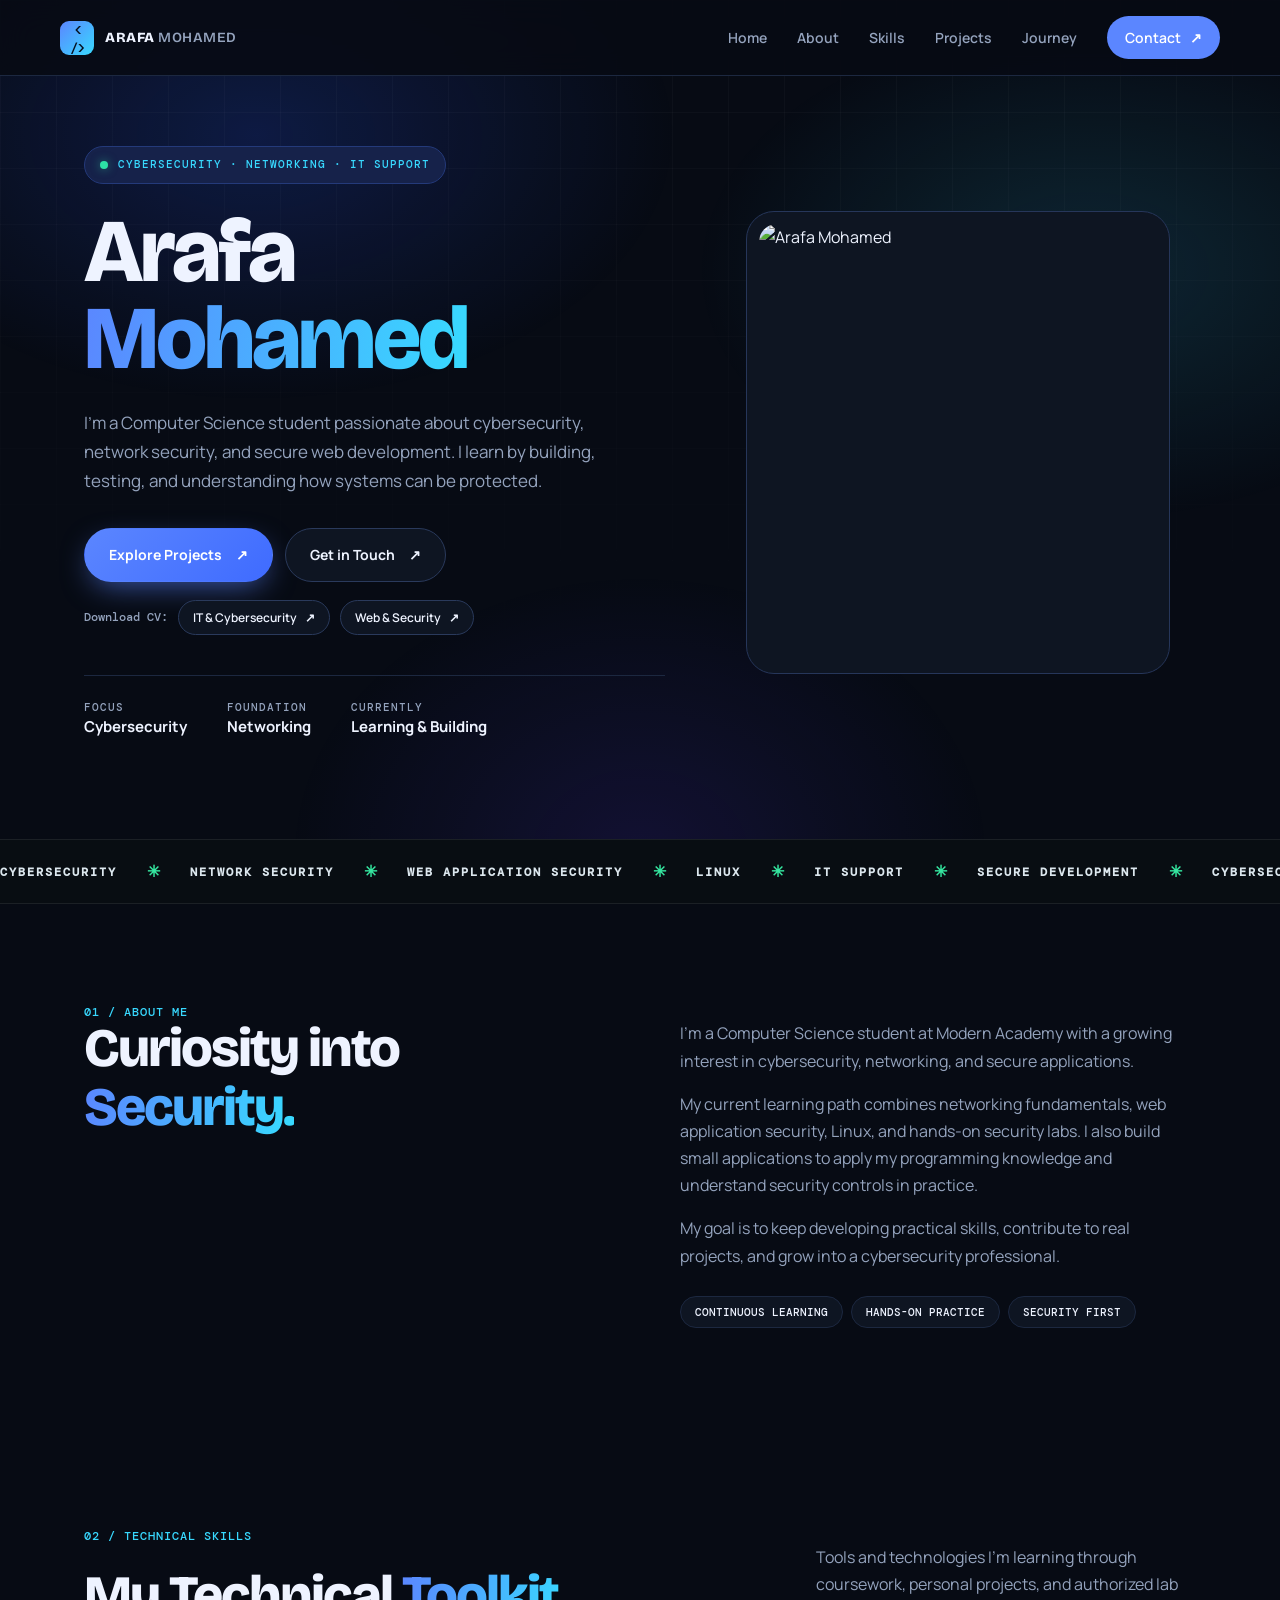
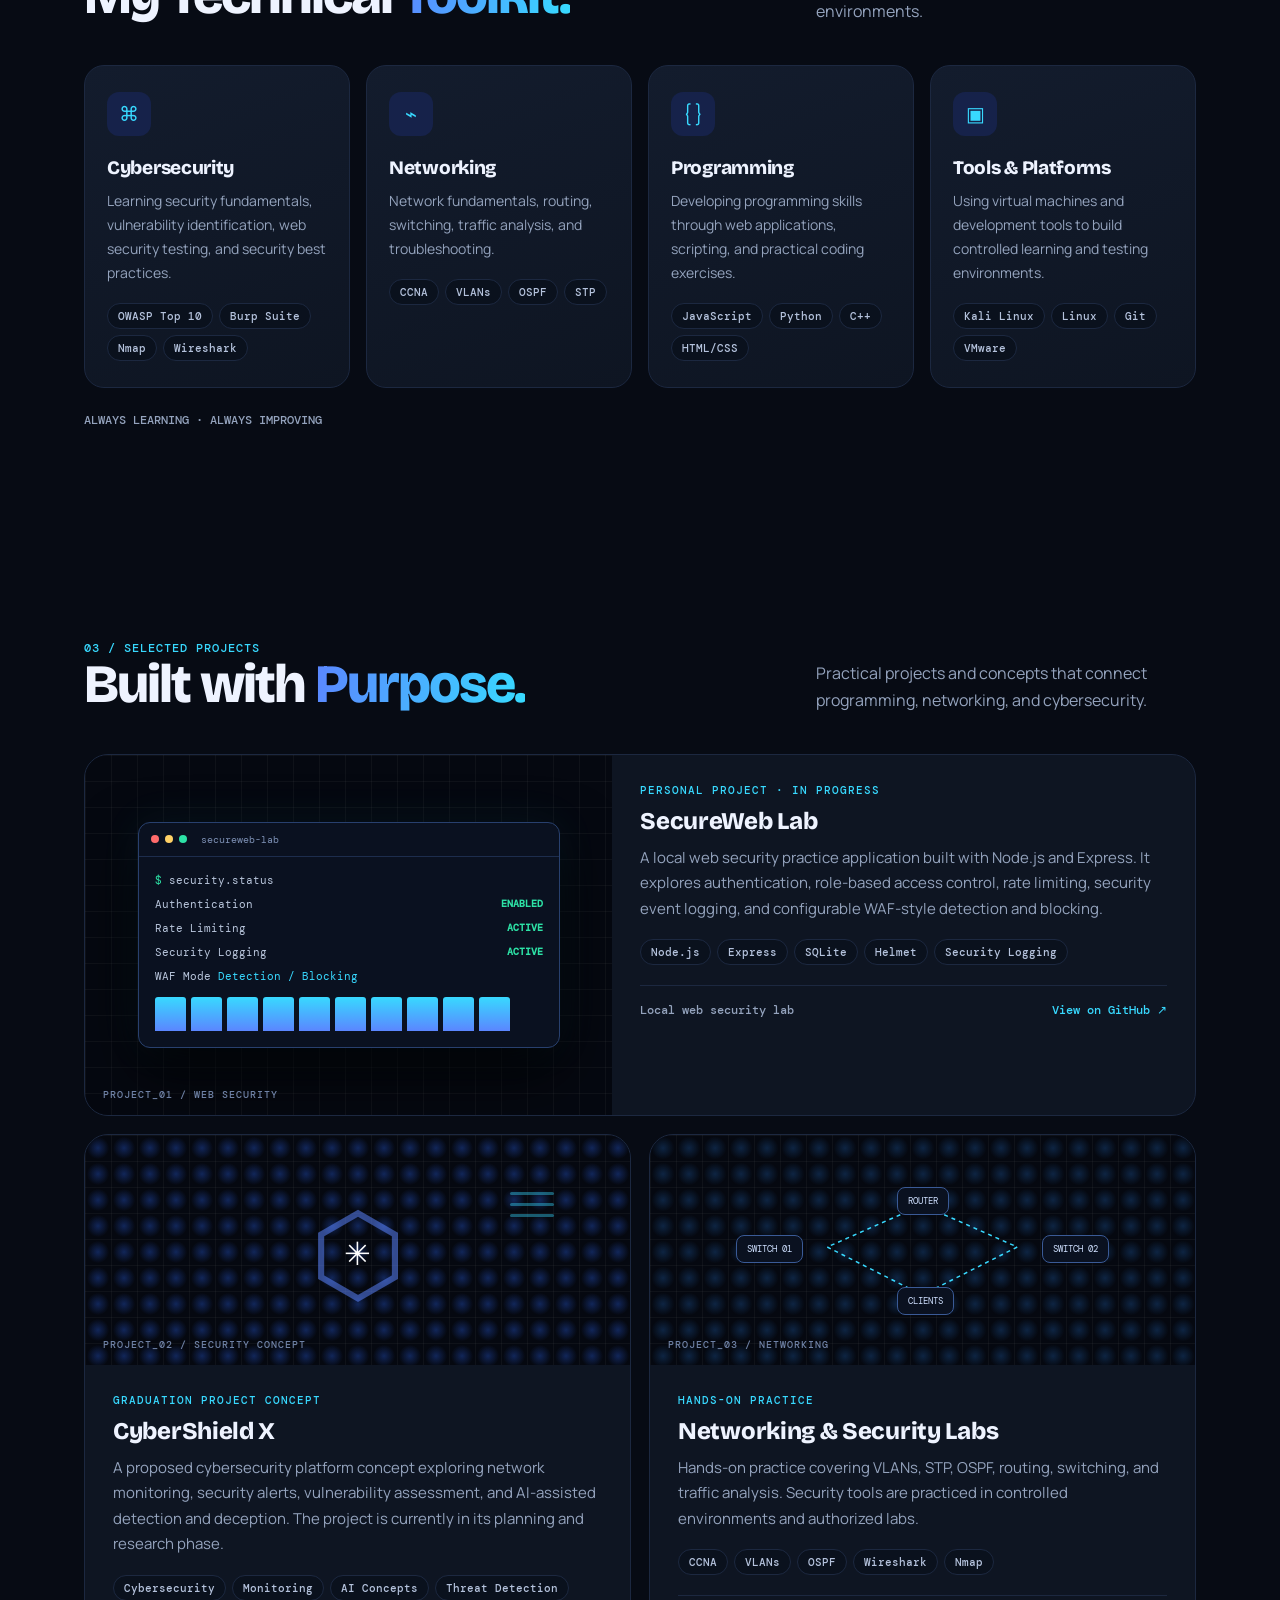
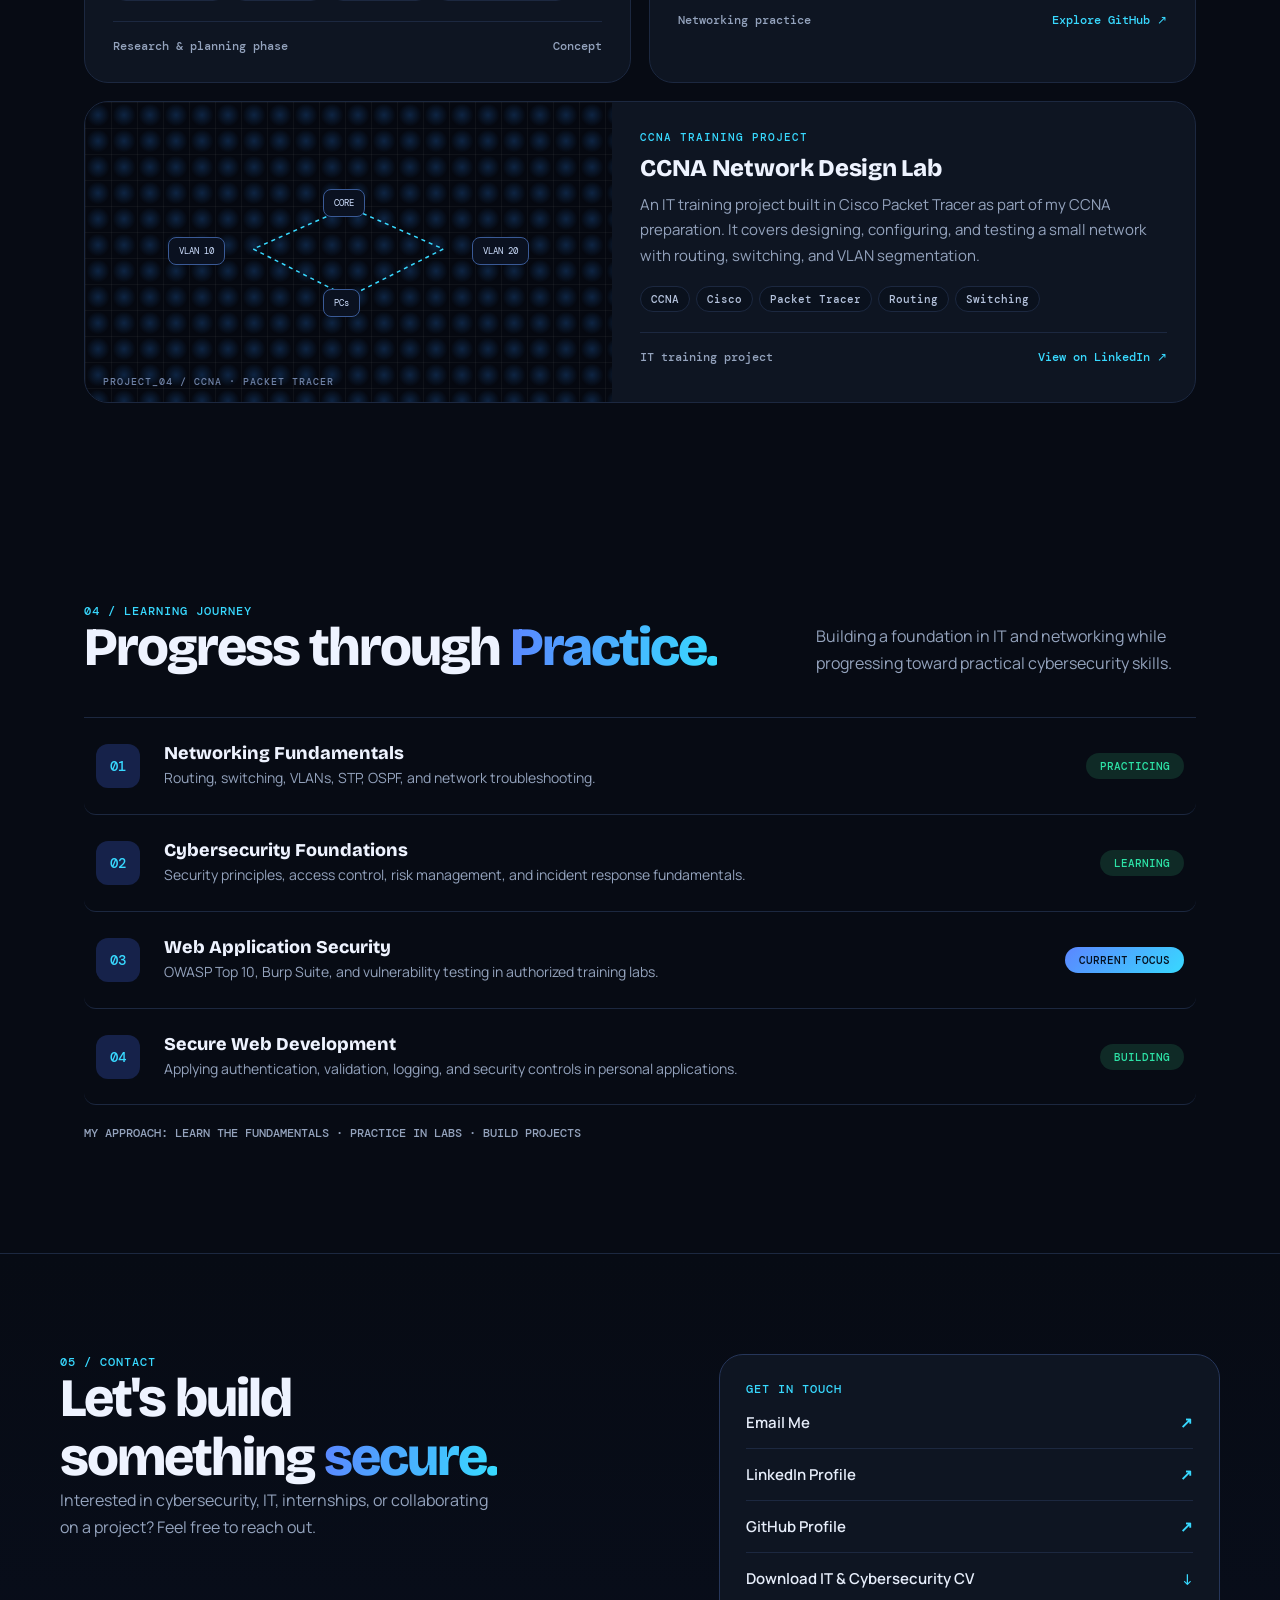
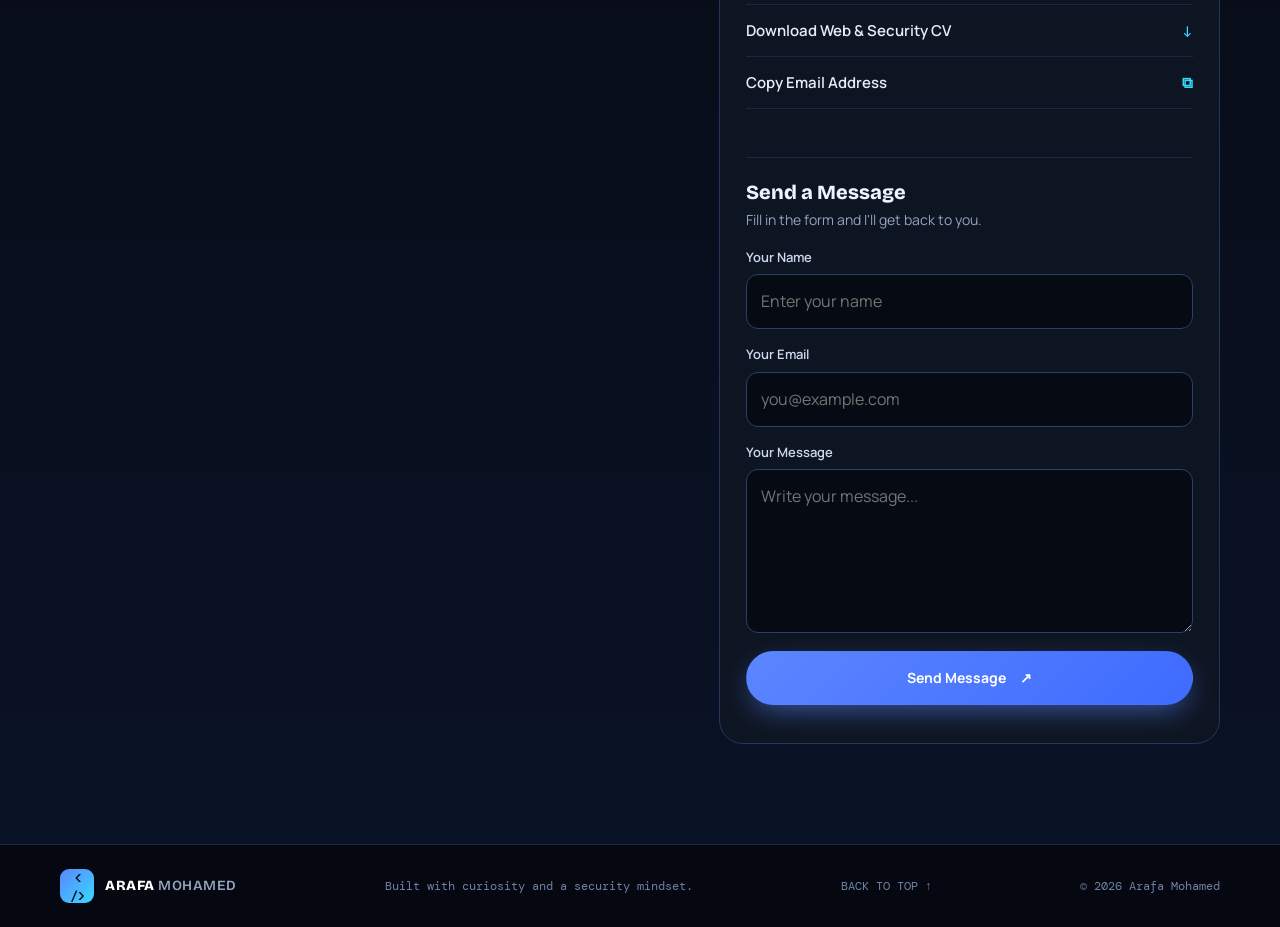
==== commit 450ac35f: "Fix portfolio CSS and responsive design" ====
--- a/index.html
+++ b/index.html
@@ -130,14 +130,21 @@
     </section>
 
     <div class="ticker">
-      <div>
-        <span>CYBERSECURITY</span><b>✳</b>
-        <span>NETWORKING</span><b>✳</b>
-        <span>WEB SECURITY</span><b>✳</b>
-        <span>LINUX</span><b>✳</b>
-        <span>SECURE DEVELOPMENT</span>
-      </div>
-    </div>
+  <div class="ticker-track">
+    <span>CYBERSECURITY</span><b>✳</b>
+    <span>NETWORK SECURITY</span><b>✳</b>
+    <span>WEB APPLICATION SECURITY</span><b>✳</b>
+    <span>LINUX</span><b>✳</b>
+    <span>IT SUPPORT</span><b>✳</b>
+    <span>SECURE DEVELOPMENT</span><b>✳</b>
+    <span>CYBERSECURITY</span><b>✳</b>
+    <span>NETWORK SECURITY</span><b>✳</b>
+    <span>WEB APPLICATION SECURITY</span><b>✳</b>
+    <span>LINUX</span><b>✳</b>
+    <span>IT SUPPORT</span><b>✳</b>
+    <span>SECURE DEVELOPMENT</span><b>✳</b>
+  </div>
+</div>
 
     <!-- About -->
     <section class="section" id="about">
--- a/style.css
+++ b/style.css
@@ -1355,3 +1355,57 @@
     padding: 8px 11px;
   }
 }
+
+
+
+.ticker {
+  width: 100%;
+  overflow: hidden;
+  white-space: nowrap;
+  border-top: 1px solid rgba(255, 255, 255, 0.08);
+  border-bottom: 1px solid rgba(255, 255, 255, 0.08);
+  background: #080d12;
+  padding: 18px 0;
+}
+
+.ticker-track {
+  display: flex;
+  align-items: center;
+  gap: 30px;
+  width: max-content;
+  animation: ticker-scroll 35s linear infinite;
+}
+
+.ticker-track span {
+  color: #dce7ee;
+  font-family: 'DM Mono', monospace;
+  font-size: 12px;
+  font-weight: 600;
+  letter-spacing: 2px;
+  flex-shrink: 0;
+}
+
+.ticker-track b {
+  color: #35e6a0;
+  font-size: 16px;
+  flex-shrink: 0;
+}
+
+.ticker:hover .ticker-track {
+  animation-play-state: paused;
+}
+
+@keyframes ticker-scroll {
+  from {
+    transform: translateX(0);
+  }
+  to {
+    transform: translateX(-50%);
+  }
+}
+
+@media (prefers-reduced-motion: reduce) {
+  .ticker-track {
+    animation: none;
+  }
+}
